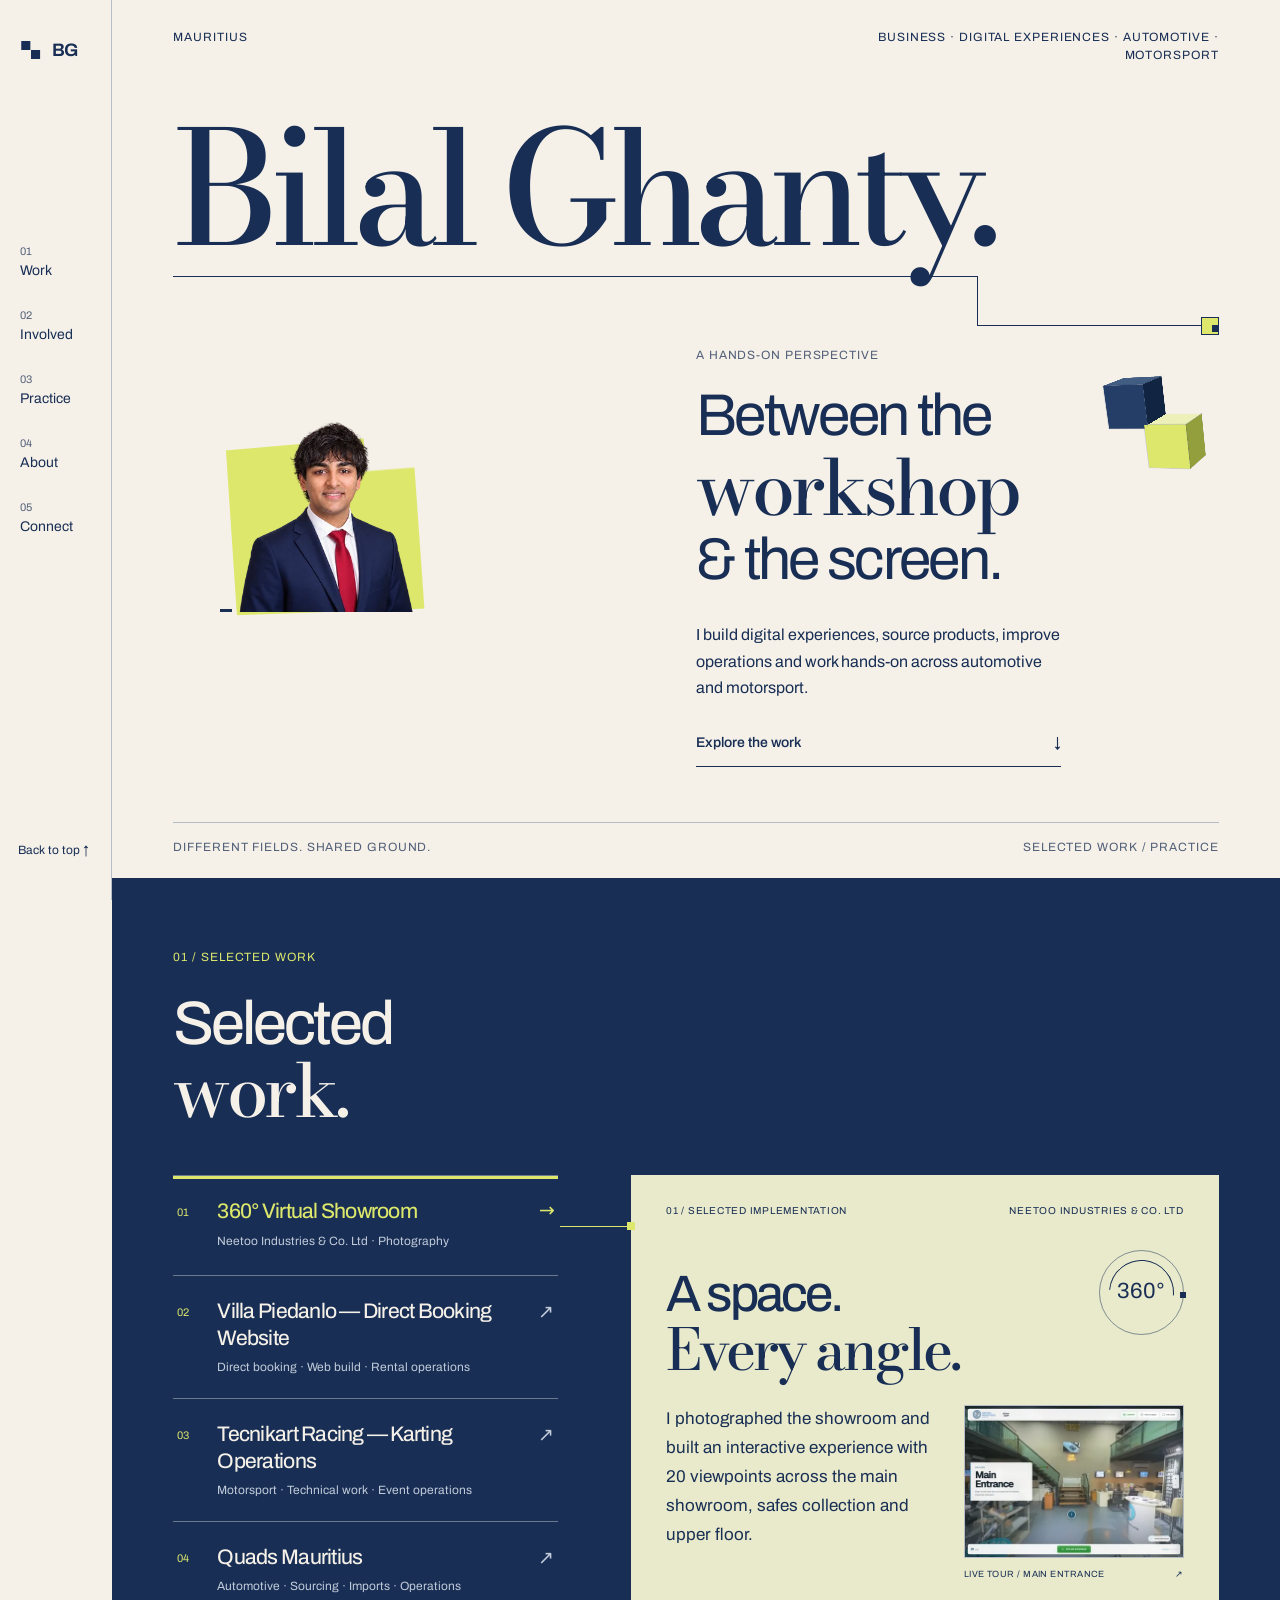
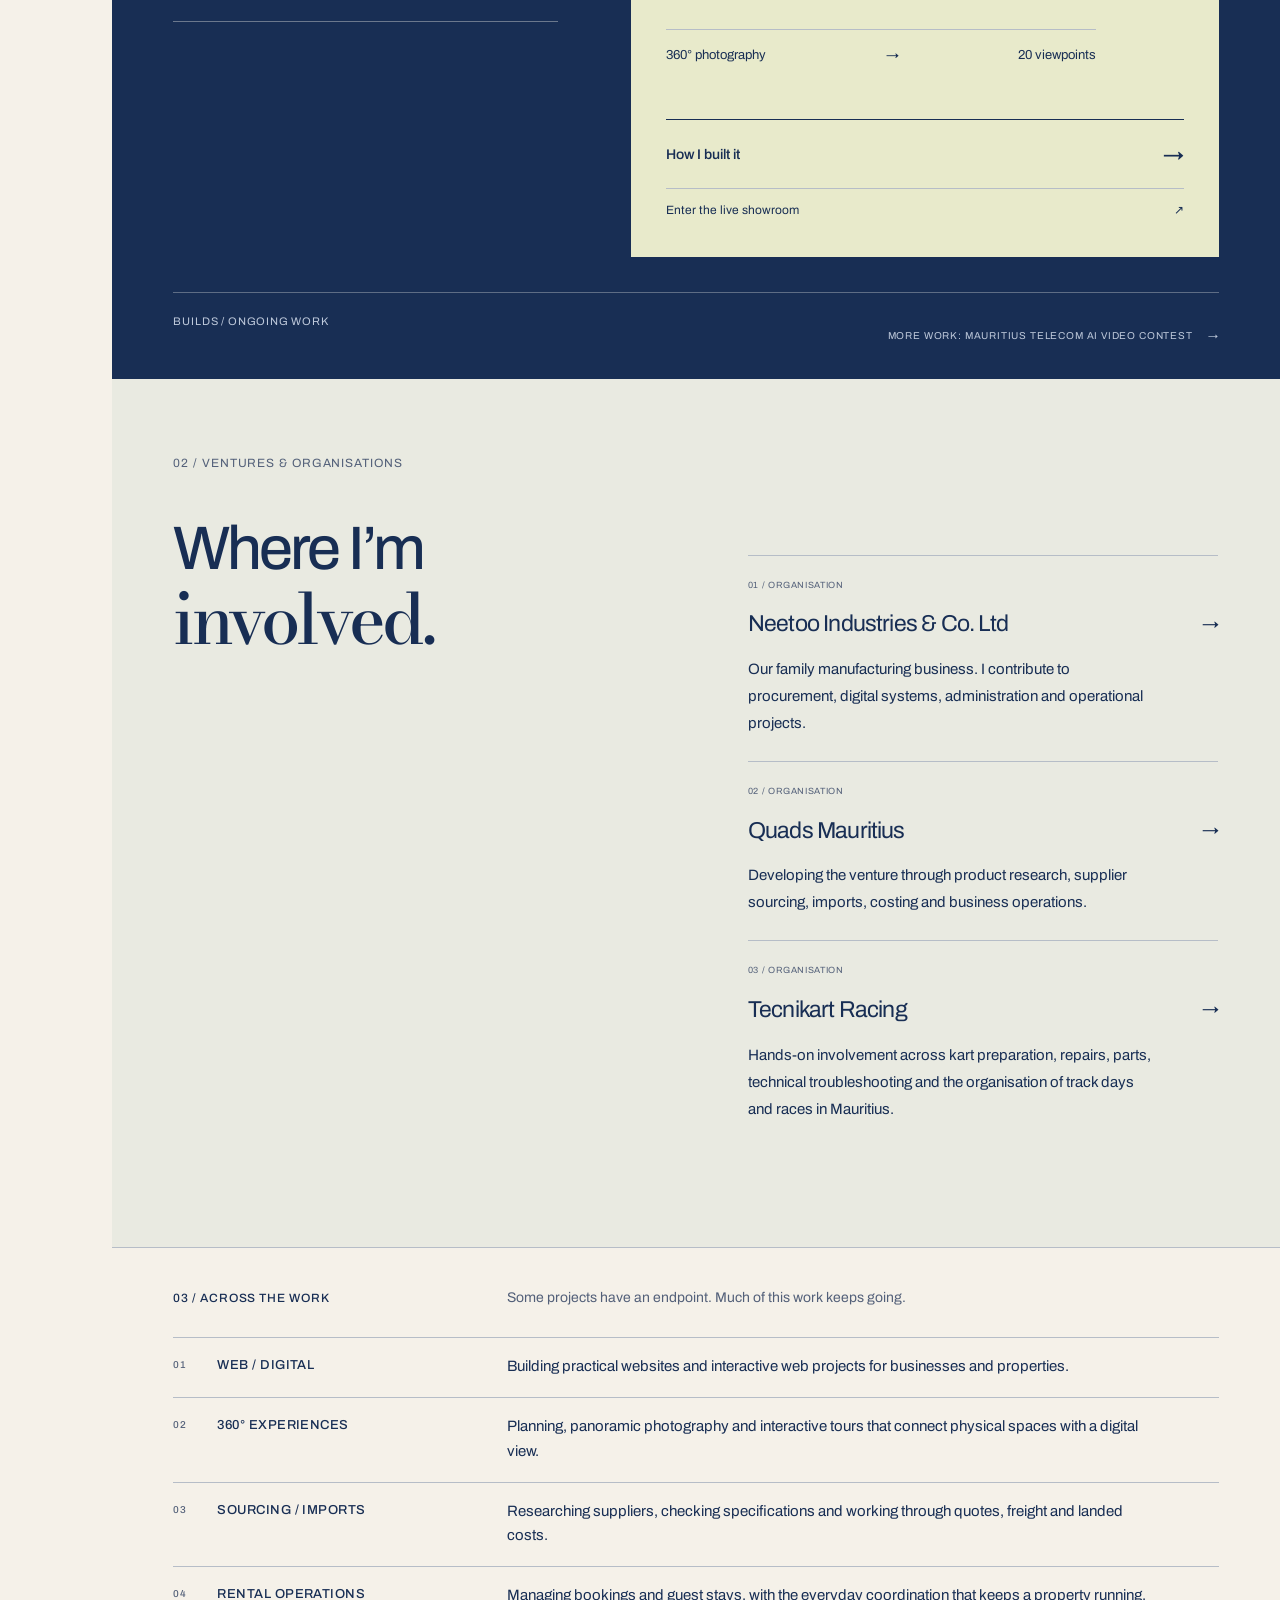
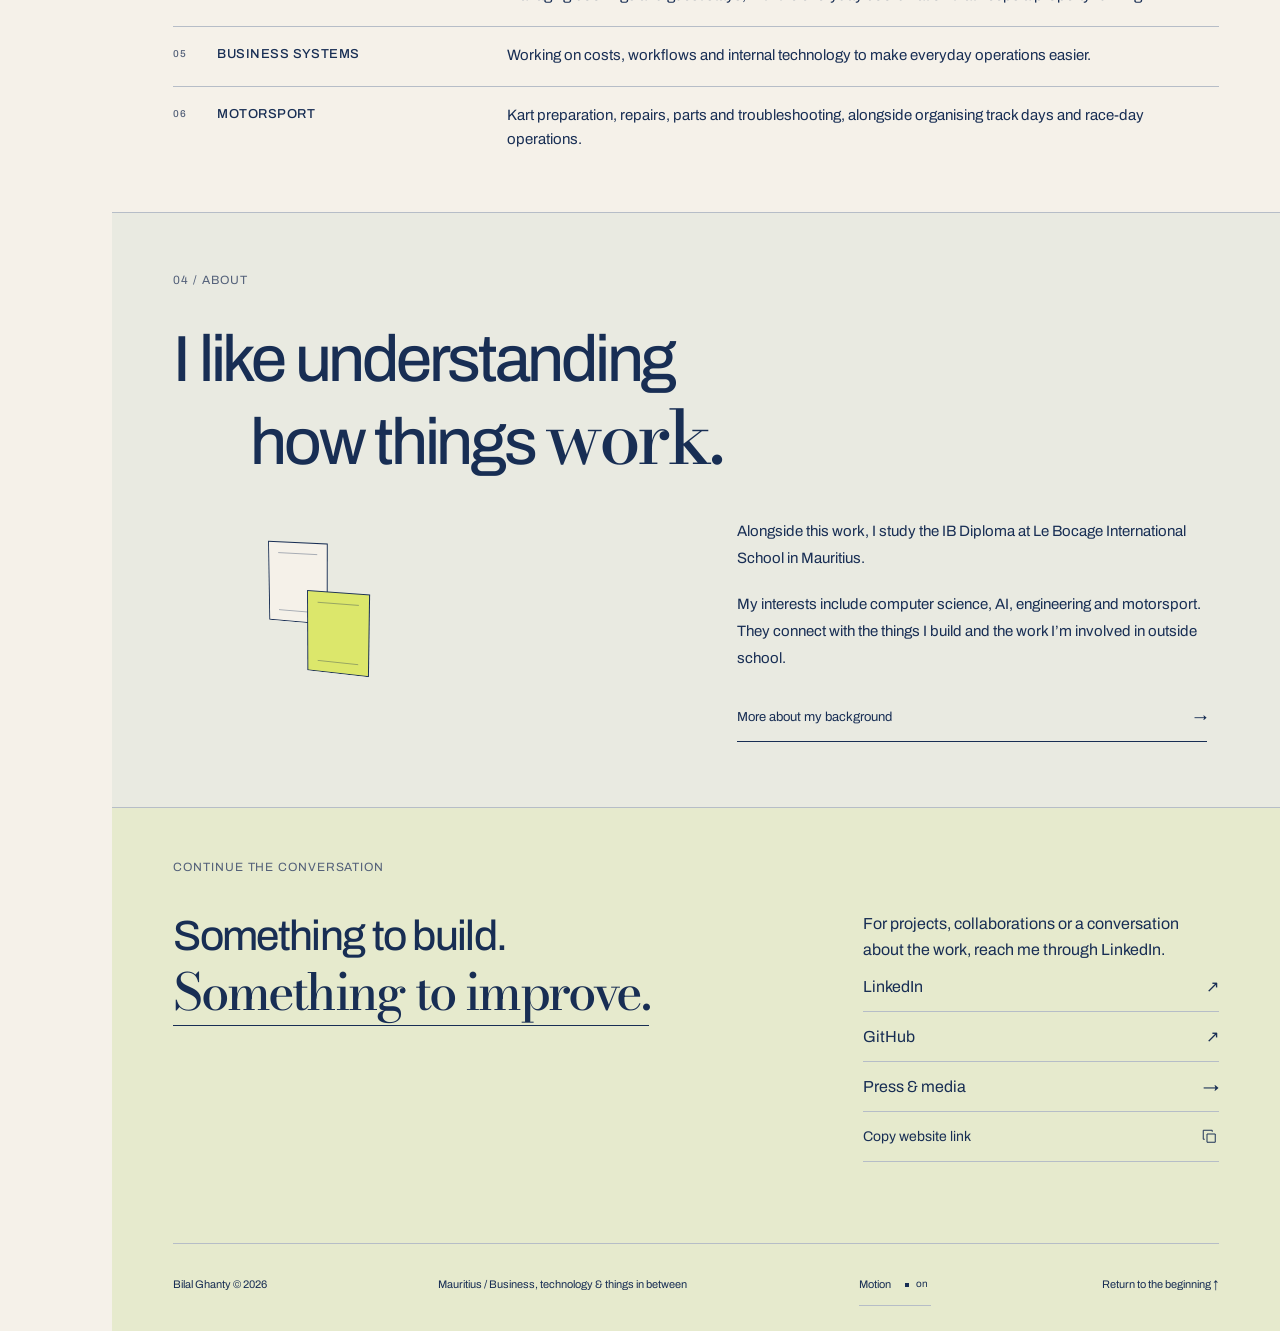
==== index.html @ a5b57200 "Match homepage navigation to all five sections Use 01 Work, 02 Involved, 03 Practice, 04 About and 0" ====
<!DOCTYPE html>

<html lang="en">
<head>
<meta charset="utf-8"/>
<meta content="width=device-width, initial-scale=1.0" name="viewport"/>
<title>Bilal Ghanty | Digital Experiences, Business &amp; Motorsport</title>
<meta content="Bilal Ghanty builds digital experiences, sources products, improves operations and works hands-on across automotive and motorsport in Mauritius." name="description"/>
<meta content="Bilal Ghanty" name="author"/>
<meta content="index, follow" name="robots"/>
<link href="https://bilalghanty.github.io/" rel="canonical"/>
<meta content="profile" property="og:type"/>
<meta content="Bilal Ghanty" property="og:title"/>
<meta content="Bilal Ghanty builds digital experiences, sources products, improves operations and works hands-on across automotive and motorsport in Mauritius." property="og:description"/>
<meta content="https://bilalghanty.github.io/" property="og:url"/>
<meta content="https://bilalghanty.github.io/bilal-ghanty.jpeg" property="og:image"/>
<script type="application/ld+json">
{
  "@context": "https://schema.org",
  "@type": "ProfilePage",
  "mainEntity": {
    "@type": "Person",
    "@id": "https://bilalghanty.github.io/#bilal",
    "name": "Bilal Ghanty",
    "url": "https://bilalghanty.github.io/",
    "image": "https://bilalghanty.github.io/bilal-ghanty.jpeg",
    "description": "Bilal Ghanty builds digital experiences, sources products, improves operations and works hands-on across automotive and motorsport in Mauritius.",
    "sameAs": [
      "https://www.linkedin.com/in/bilalghanty/",
      "https://github.com/bilalghanty"
    ],
    "knowsAbout": [
      "Technology",
      "Engineering",
      "Computer Science",
      "Artificial Intelligence",
      "Business",
      "Manufacturing",
      "Motorsport"
    ]
  }
}
</script>
<meta content="#f5f1e9" name="theme-color"/><link href="/assets/favicon.svg" rel="icon" type="image/svg+xml"/><link as="font" crossorigin="" href="/assets/archivo.woff2" rel="preload" type="font/woff2"/><link href="/assets/site.css" rel="stylesheet"/><link as="font" crossorigin="" href="/assets/bodoni.woff2" rel="preload" type="font/woff2"/><script defer="" src="/assets/site.js"></script></head>
<body class="home" id="top"><a class="skip" href="#main">Skip to content</a><div aria-hidden="true" class="reading-progress"><span></span></div><header class="rail"><a aria-label="Bilal Ghanty home" class="brand" href="/"><svg aria-hidden="true" viewbox="0 0 40 40"><path d="M5 6h14v14h15v14H20V20H5Z"></path></svg><span>BG</span></a><nav aria-label="Main navigation"><a data-section="projects" href="/#projects"><span>01</span>Work</a><a data-section="organisations" href="/#organisations"><span>02</span>Involved</a><a data-section="practice" href="/#practice"><span>03</span>Practice</a><a data-section="about" href="/#about"><span>04</span>About</a><a data-section="contact" href="/#contact"><span>05</span>Connect</a></nav>
<a class="rail-bottom" href="#top">Back to top ↑</a></header>
<div class="page"><main id="main" tabindex="-1"><section aria-labelledby="name" class="cover"><div class="cover-meta eyebrow"><span>MAURITIUS</span><span>BUSINESS · DIGITAL EXPERIENCES · AUTOMOTIVE · MOTORSPORT</span></div>
<h1 id="name">Bilal Ghanty<span aria-hidden="true" class="name-stop">.</span></h1>
<div aria-hidden="true" class="cross-rule"><span></span></div>
<div class="cover-body"><div class="identity"><figure class="portrait portrait-cutout"><div class="portrait-frame"><img alt="Portrait of Bilal Ghanty in a navy suit and red tie" fetchpriority="high" height="640" sizes="(max-width: 360px) 86px, (max-width: 700px) 105px, (max-width: 1000px) 165px, 230px" src="/assets/portrait-cutout-640.webp" srcset="/assets/portrait-cutout-320.webp 320w, /assets/portrait-cutout-640.webp 640w" width="640"/></div>
</figure>
</div>
<div class="cover-thought"><div aria-hidden="true" class="depth-mark"><div class="mark-camera"><div class="mark-orbit"><div class="mark-block mark-physical"><i class="face face-front"></i><i class="face face-back"></i><i class="face face-right"></i><i class="face face-left"></i><i class="face face-top"></i><i class="face face-bottom"></i></div><div class="mark-block mark-digital"><i class="face face-front"></i><i class="face face-back"></i><i class="face face-right"></i><i class="face face-left"></i><i class="face face-top"></i><i class="face face-bottom"></i></div></div></div></div><span class="eyebrow">A HANDS-ON PERSPECTIVE</span><p>Between the<br/><span class="serif">workshop</span><br/>&amp; the screen<span class="small-stop">.</span></p>
<div class="cover-foot"><p>I build digital experiences, source products, improve operations and work hands-on across automotive and motorsport.</p>
<a class="line-link" href="#projects">Explore the work <span aria-hidden="true">↓</span></a></div>
</div>
</div>
<div class="cover-bottom eyebrow"><span>Different fields. Shared ground.</span><span>SELECTED WORK / PRACTICE</span></div>
</section>
<section aria-labelledby="work-title" class="projects" id="projects"><span aria-hidden="true" id="connection"><span id="connection-title"></span></span><div class="work-intro"><div><span class="eyebrow">01 / SELECTED WORK</span><h2 class="scroll-arrive" id="work-title">Selected<br/><span class="serif">work.</span></h2></div></div>
<div class="project-explorer" data-explorer=""><div aria-label="Choose selected work" class="project-index"><a class="project-choice" data-project="showroom" href="#project-showroom" id="choice-showroom"><span class="choice-number">01</span><span class="choice-copy"><strong>360° Virtual Showroom</strong><small>Neetoo Industries &amp; Co. Ltd · Photography</small></span><span aria-hidden="true" class="choice-end">↗</span></a><a class="project-choice" data-project="beach" href="#project-beach" id="choice-beach"><span class="choice-number">02</span><span class="choice-copy"><strong>Villa Piedanlo — Direct Booking Website</strong><small>Direct booking · Web build · Rental operations</small></span><span aria-hidden="true" class="choice-end">↗</span></a><a class="project-choice" data-project="karting" href="#project-karting" id="choice-karting"><span class="choice-number">03</span><span class="choice-copy"><strong>Tecnikart Racing — Karting Operations</strong><small>Motorsport · Technical work · Event operations</small></span><span aria-hidden="true" class="choice-end">↗</span></a><a class="project-choice" data-project="quads" href="#project-quads" id="choice-quads"><span class="choice-number">04</span><span class="choice-copy"><strong>Quads Mauritius</strong><small>Automotive · Sourcing · Imports · Operations</small></span><span aria-hidden="true" class="choice-end">↗</span></a></div><div class="project-stage"><article aria-labelledby="title-showroom" class="project-panel panel-showroom" data-panel="showroom" id="project-showroom" tabindex="-1">
<div class="panel-meta eyebrow"><span>01 / SELECTED IMPLEMENTATION</span><span>NEETOO INDUSTRIES &amp; CO. LTD</span></div>
<div class="showroom-lockup"><div aria-hidden="true" class="panel-aperture"><span>360°</span><i></i></div><h3 id="title-showroom">A space.<br/><span class="serif">Every angle.</span></h3></div><div class="project-evidence"><p class="panel-description">I photographed the showroom and built an interactive experience with 20 viewpoints across the main showroom, safes collection and upper floor.</p><figure class="work-capture"><a aria-label="Open the live virtual showroom for Neetoo Industries &amp; Co. Ltd" class="work-capture-link" href="https://neetoo-virtual-showroom.bilal-2601.chatgpt.site"><img alt="Actual Neetoo Industries &amp; Co. Ltd virtual showroom interface, showing the main entrance and 360° navigation controls" decoding="async" height="611" loading="lazy" sizes="(max-width: 700px) 220px, (max-width: 1000px) 200px, 220px" src="/assets/showroom-live-440.webp" srcset="/assets/showroom-live-440.webp 440w, /assets/showroom-live-880.webp 880w" width="880"/></a><figcaption>LIVE TOUR / MAIN ENTRANCE <span aria-hidden="true">↗</span></figcaption></figure></div>
<div class="panel-note"><span>360° photography</span><span aria-hidden="true">→</span><span>20 viewpoints</span></div>
<a class="project-read" href="/360-virtual-showroom.html">How I built it <span aria-hidden="true">→</span></a>
<a class="tour-text-link" href="https://neetoo-virtual-showroom.bilal-2601.chatgpt.site">Enter the live showroom <span aria-hidden="true">↗</span></a></article><article aria-labelledby="title-beach" class="project-panel panel-neetoo" data-panel="beach" id="project-beach" tabindex="-1"><div class="panel-meta eyebrow"><span>02 / WEB &amp; DIGITAL</span><span>VILLA PIEDANLO</span></div><h3 id="title-beach">Villa<br/><span class="serif">Piedanlo.</span><br/><span class="feature-subtitle">Direct Booking Website</span></h3><p class="panel-description">I built the direct-booking website for Villa Piedanlo and have ongoing involvement in its rental operations, from bookings to managing guest stays.</p><div class="panel-note"><span>Direct booking · Web build</span><span>Rental operations</span></div></article><article aria-labelledby="title-karting" class="project-panel panel-quads" data-panel="karting" id="project-karting" tabindex="-1"><div class="panel-meta eyebrow"><span>03 / MOTORSPORT</span><span>TECNIKART RACING / MAURITIUS</span></div><h3 id="title-karting">Tecnikart<br/><span class="serif">Racing.</span><br/><span class="feature-subtitle">Karting Operations</span></h3><p class="panel-description">I work across kart preparation, maintenance and troubleshooting, alongside race-day operations and the organisation of regular track days and races in Mauritius.</p><details><summary class="project-read">Explore karting &amp; Tecnikart Racing <span aria-hidden="true">→</span></summary><div><p>My involvement ranges from working on the karts themselves to parts, tyres, planning, administration and helping run events.</p></div></details></article><article aria-labelledby="title-quads" class="project-panel panel-quads" data-panel="quads" id="project-quads" tabindex="-1">
<div class="panel-meta eyebrow"><span>04 / AUTOMOTIVE &amp; OPERATIONS</span><span>MAURITIUS</span></div>
<h3 id="title-quads">Quads<br/><span class="serif">Mauritius.</span></h3>
<div aria-hidden="true" class="panel-route"><span></span></div>
<p class="panel-description">Building the venture through product research, international supplier sourcing, costing, logistics and day-to-day business decisions.</p>
<a class="project-read" href="/projects/quads-mauritius.html">Explore Quads Mauritius <span aria-hidden="true">→</span></a>
</article></div></div>
<div class="work-end eyebrow"><span>BUILDS / ONGOING WORK</span><a href="/projects/mauritius-telecom-ai-video-contest.html" id="project-ai">More work: Mauritius Telecom AI Video Contest <span aria-hidden="true">→</span></a></div></section><div id="after-connection" tabindex="-1"></div>
<section aria-labelledby="organisations-title" class="background" id="organisations">
<div class="eyebrow">02 / VENTURES &amp; ORGANISATIONS</div><div class="background-grid"><div class="background-title"><h2 class="scroll-arrive" id="organisations-title">Where I’m<br/><span class="serif">involved.</span></h2></div>
<div class="background-copy"><div class="work-reality"><dl><div class="reality-row scroll-arrive" id="project-neetoo"><dt><span>01 / ORGANISATION</span><a href="/projects/neetoo-industries.html">Neetoo Industries &amp; Co. Ltd <span aria-hidden="true">→</span></a></dt><dd>Our family manufacturing business. I contribute to procurement, digital systems, administration and operational projects.</dd></div><div class="reality-row scroll-arrive" id="organisation-quads"><dt><span>02 / ORGANISATION</span><a href="/projects/quads-mauritius.html">Quads Mauritius <span aria-hidden="true">→</span></a></dt><dd>Developing the venture through product research, supplier sourcing, imports, costing and business operations.</dd></div><div class="reality-row scroll-arrive" id="organisation-tecnikart"><dt><span>03 / ORGANISATION</span><a href="#project-karting">Tecnikart Racing <span aria-hidden="true">→</span></a></dt><dd>Hands-on involvement across kart preparation, repairs, parts, technical troubleshooting and the organisation of track days and races in Mauritius.</dd></div></dl></div></div></div></section><section aria-labelledby="practice-title" class="background working-index" id="practice"><header class="working-index-head"><h2 id="practice-title">03 / ACROSS THE WORK</h2><p id="experience"><span aria-hidden="true" id="experience-title"></span>Some projects have an endpoint. Much of this work keeps going.</p></header>
<dl class="working-ledger">
<div class="working-row"><dt><span aria-hidden="true" class="working-number">01</span>WEB / DIGITAL</dt><dd>Building practical websites and interactive web projects for businesses and properties.</dd></div>
<div class="working-row"><dt><span aria-hidden="true" class="working-number">02</span>360° EXPERIENCES</dt><dd>Planning, panoramic photography and interactive tours that connect physical spaces with a digital view.</dd></div>
<div class="working-row"><dt><span aria-hidden="true" class="working-number">03</span>SOURCING / IMPORTS</dt><dd>Researching suppliers, checking specifications and working through quotes, freight and landed costs.</dd></div>
<div class="working-row"><dt><span aria-hidden="true" class="working-number">04</span>RENTAL OPERATIONS</dt><dd>Managing bookings and guest stays, with the everyday coordination that keeps a property running.</dd></div>
<div class="working-row"><dt><span aria-hidden="true" class="working-number">05</span>BUSINESS SYSTEMS</dt><dd>Working on costs, workflows and internal technology to make everyday operations easier.</dd></div>
<div class="working-row"><dt><span aria-hidden="true" class="working-number">06</span>MOTORSPORT</dt><dd>Kart preparation, repairs, parts and troubleshooting, alongside organising track days and race-day operations.</dd></div>
</dl></section><section aria-labelledby="about-title" class="background personal-close" id="about"><div class="eyebrow">04 / ABOUT</div><h2 class="about-statement scroll-arrive" id="about-title">I like understanding
<span class="about-continuation">how things <span class="serif">work.</span></span></h2><div class="about-foot"><div aria-hidden="true" class="practice-object"><div class="practice-orbit"><i class="practice-plane plane-one"></i><i class="practice-plane plane-two"></i></div></div><div class="about-bio"><p>Alongside this work, I study the IB Diploma at Le Bocage International School in Mauritius.</p><p>My interests include computer science, AI, engineering and motorsport. They connect with the things I build and the work I’m involved in outside school.</p><a class="line-link" href="/press.html#biography">More about my background <span aria-hidden="true">→</span></a></div></div></section>
</main>
<footer class="contact" id="contact"><div class="eyebrow">CONTINUE THE CONVERSATION</div>
<div class="contact-grid scroll-arrive"><h2>Something to build.<br/><span class="serif">Something to improve.</span></h2>
<div class="socials"><p class="contact-intro">For projects, collaborations or a conversation about the work, reach me through LinkedIn.</p><a href="https://www.linkedin.com/in/bilalghanty/">LinkedIn <span aria-hidden="true">↗</span></a><a href="https://github.com/bilalghanty">GitHub <span aria-hidden="true">↗</span></a><a href="/press.html" id="press">Press &amp; media <span aria-hidden="true">→</span></a><button class="copy-link" hidden="">Copy website link <span aria-hidden="true"><svg fill="none" height="18" stroke="currentColor" stroke-width="1.3" viewbox="0 0 24 24" width="18"><path d="M8 8h11v11H8Z M5 15H3V3h12v2"></path></svg></span></button><p class="share-status" role="status"></p></div>
</div>
<div class="colophon"><span>Bilal Ghanty © 2026</span><span>Mauritius / Business, technology &amp; things in between</span><button aria-label="Page animations" aria-pressed="true" class="motion-control" hidden="">Motion <span>on</span></button><a href="#top">Return to the beginning ↑</a></div>
</footer>
</div>
</body></html>
---- assets/site.css ----
@font-face{font-family:Archivo;src:url(archivo.woff2) format('woff2');font-weight:100 900;font-display:swap}
@font-face{font-family:Bodoni;src:url(bodoni.woff2) format('woff2');font-weight:500;font-display:swap}
:root{--paper:#f5f1e9;--ink:#182e54;--accent:#dce76b;--muted:#536079;--rule:#b6bdc7;--rail:112px;--gutter:clamp(24px,4.8vw,84px);--display:Bodoni,Georgia,serif;--ease:cubic-bezier(.22,.7,.2,1)}
*{box-sizing:border-box}html{scroll-behavior:smooth;scroll-padding-top:30px}body{margin:0;background:var(--paper);color:var(--ink);font:400 16px/1.6 Archivo,sans-serif;-webkit-font-smoothing:antialiased}h1,h2,h3,p,figure{margin:0}h1,h2,h3{font-weight:450}a{color:inherit;text-decoration:none}button{font:inherit}img{display:block;max-width:100%}p+p{margin-top:1.3em}::selection{background:var(--accent);color:var(--ink)}a:focus-visible,summary:focus-visible,button:focus-visible{outline:3px solid currentColor;outline-offset:6px}.serif{font-family:var(--display);font-weight:500;letter-spacing:-.055em}.eyebrow,figcaption,.colophon{font:400 .75rem/1.5 Archivo,sans-serif;letter-spacing:.075em;text-transform:uppercase}.skip{position:fixed;top:-100px;left:20px;background:var(--accent);color:var(--ink);padding:15px;z-index:30}.skip:focus{top:15px}.page{margin-left:var(--rail)}
/* The contents rail stays useful; the stepped mark connects two equal squares. */
.rail{position:fixed;inset:0 auto 0 0;width:var(--rail);border-right:1px solid var(--rule);padding:28px 18px;display:flex;flex-direction:column;z-index:5;background:var(--paper)}.brand{display:flex;align-items:center;gap:8px;min-height:44px;font-size:18px;font-weight:650;letter-spacing:-.04em}.brand svg{width:26px;height:26px;fill:var(--ink)}.rail nav{margin-top:clamp(80px,18vh,180px);display:flex;flex-direction:column;gap:8px}.rail nav a{position:relative;min-height:56px;display:flex;flex-direction:column;justify-content:center;font-size:14px;line-height:1.5;padding-left:2px}.rail nav a span{font-size:11px;color:var(--muted)}.rail nav a:before{content:'';position:absolute;width:5px;height:5px;left:-12px;top:32px;background:var(--ink);transform:scale(0);transition:transform .18s var(--ease)}.rail nav a:hover:before,.rail nav a[aria-current]:before{transform:scale(1)}.rail nav a[aria-current]{font-weight:600}.rail-bottom{font-size:12px;margin-top:auto;padding:12px 0}.cover{padding:28px var(--gutter) 22px;position:relative}.cover-meta{display:flex;justify-content:space-between;gap:30px}.cover-meta span:last-child{max-width:360px;text-align:right}.cover h1{font:500 clamp(75px,10.4vw,190px)/1.05 var(--display);letter-spacing:-.063em;margin:48px 0 0;white-space:nowrap}.name-stop{color:var(--ink);position:relative}.cross-rule{height:50px;position:relative;margin-top:5px;border-top:1px solid var(--ink);margin-right:23%}.cross-rule:after{content:'';position:absolute;right:0;top:-1px;height:50px;border-right:1px solid var(--ink)}.cross-rule span{position:absolute;right:-29.9%;bottom:0;width:29.9%;border-bottom:1px solid var(--ink)}.cross-rule span:after{content:'';width:9px;height:9px;background:var(--ink);position:absolute;right:0;top:-4px}.cover-body{display:grid;grid-template-columns:1fr 1.25fr;gap:10%;padding:20px 0 70px}.identity{padding-top:26px}.portrait{width:clamp(155px,15vw,230px);margin-left:14%}.portrait-frame{aspect-ratio:4/5;overflow:hidden;background:#c6cbd0}.portrait img{height:100%;width:100%;object-fit:cover;object-position:52% 35%}.portrait figcaption{display:flex;justify-content:space-between;margin-top:10px;font-size:11px;letter-spacing:.06em}.identity>p{font-size:14px;line-height:1.8;margin:35px 0 0 14%;color:var(--muted)}.cover-thought>.eyebrow{display:block;margin-bottom:20px}.cover-thought>p{font-size:clamp(42px,4.6vw,82px);line-height:1.06;letter-spacing:-.045em}.cover-thought>p .serif{font-size:1.3em;line-height:1.06}.small-stop{color:inherit}.cover-foot{margin-top:32px;max-width:365px}.cover-foot>p{font-size:16px;line-height:1.65}.line-link{display:flex;justify-content:space-between;gap:20px;min-height:48px;align-items:center;border-bottom:1px solid;margin-top:18px;font-size:14px}.line-link span{transition:transform .2s var(--ease)}.line-link:hover span{transform:translateY(4px)}.cover-bottom{display:flex;justify-content:space-between;gap:20px;border-top:1px solid var(--rule);padding-top:15px;color:var(--muted)}
/* The project index is an offset spread rather than identical cards. */
.projects{background:var(--ink);color:var(--paper);padding:70px var(--gutter) 25px}.work-intro{display:grid;grid-template-columns:1.2fr 1fr;gap:12%;align-items:end;margin-bottom:75px}.work-intro .eyebrow{color:var(--accent)}.work-intro h2{font-size:clamp(48px,5.1vw,86px);line-height:.98;letter-spacing:-.05em;margin-top:25px}.work-intro h2 .serif{font-size:1.2em}.work-intro>p{font-size:16px;line-height:1.9;max-width:340px;padding-bottom:8px}.connections{display:grid;grid-template-columns:1.15fr 1fr;gap:0 8%;position:relative}.entry{display:block;position:relative;min-width:0;padding:23px 0 35px;border-top:1px solid #f4f5ef80}.entry-top{display:flex;justify-content:space-between;gap:20px;align-items:start;font-size:12px;color:var(--accent)}.entry h3{font-size:clamp(38px,4.2vw,68px);line-height:1.06;letter-spacing:-.045em;transition:transform .3s var(--ease)}.entry h3 .serif{font-size:1.12em}.entry p{font-size:16px;line-height:1.7;max-width:330px}.entry .open-label{font-size:12px;white-space:nowrap}.entry .open-label span{display:inline-block;transition:transform .2s var(--ease)}.entry:hover .open-label span{transform:translate(3px,-3px)}.entry:hover h3{transform:translateX(5px)}.entry:after{content:'';position:absolute;top:-2px;left:0;height:3px;width:35px;background:var(--accent);transition:width .3s var(--ease)}.entry:hover:after,.entry:focus-visible:after{width:100%}.entry:focus-visible{outline-color:var(--accent)}.entry-industrial{padding-top:23px;align-self:start}.entry-industrial h3{margin:47px 0 30px;font-size:clamp(54px,6vw,97px)}.entry-industrial .serif{font-size:1em}.entry-bottom{display:flex;justify-content:space-between;gap:25px;align-items:end}.entry-note{max-width:100px;text-align:right;font-size:11px;opacity:.7}.entry-showroom{margin-top:160px;border-left:1px solid #f4f5ef80;padding-left:30px}.entry-showroom:before{content:'';position:absolute;left:-19%;top:-161px;width:19%;height:160px;border-top:1px solid var(--accent);border-right:1px solid var(--accent)}.aperture{position:relative;width:130px;aspect-ratio:1;margin:35px 0 30px;border:1px solid #f4f5ef70;border-radius:50%;display:grid;place-items:center}.aperture span{font-size:28px;letter-spacing:-.04em}.aperture:before{content:'';position:absolute;inset:12px;border-top:1px solid var(--accent);border-right:1px solid var(--accent);border-radius:50%;transform:rotate(-45deg);transition:transform .5s var(--ease)}.entry-showroom:hover .aperture:before{transform:rotate(45deg)}.aperture i{position:absolute;width:6px;height:6px;background:var(--accent);right:-3px;top:50%}.entry-showroom h3{font-size:clamp(30px,3.1vw,51px);margin-bottom:24px}.entry-showroom>.open-label{display:block;margin-top:24px}.entry-quads{grid-column:1/-1;margin-top:60px;padding-bottom:60px;display:grid;grid-template-columns:1.2fr 1fr;column-gap:15%}.entry-quads .entry-top{grid-column:1/-1;margin-bottom:35px}.entry-quads h3{font-size:clamp(58px,6.6vw,108px)}.entry-quads .entry-bottom{display:block;align-self:center}.entry-quads .entry-bottom>.open-label{display:block;margin-top:28px}.route-line{grid-column:1/-1;height:55px;margin-top:38px;border-bottom:1px solid var(--accent);width:68%;position:relative}.route-line:after{content:'';position:absolute;height:55px;right:0;bottom:-1px;border-right:1px solid var(--accent)}.route-line span{position:absolute;bottom:54px;right:-47%;width:47%;border-bottom:1px solid var(--accent)}.entry-ai{grid-column:2;margin-top:15px;padding-bottom:70px}.entry-ai h3{font-size:clamp(34px,3.6vw,58px);margin:35px 0 24px}.entry-ai>.open-label{display:block;margin-top:30px}.work-end{display:flex;justify-content:space-between;gap:25px;padding-top:20px;border-top:1px solid #f4f5ef50;font-size:11px;color:#bdc8da}.background{padding:75px var(--gutter) 100px}.background>.eyebrow{color:var(--muted)}.background-grid{display:grid;grid-template-columns:1.2fr 1fr;gap:12%;margin-top:65px}.background h2{font-size:clamp(44px,4.8vw,78px);line-height:1.05;letter-spacing:-.05em}.background h2 .serif{font-size:1.14em}.margin-label{margin-top:75px;padding-left:25px;border-left:1px solid;position:relative;color:var(--muted)}.margin-label:before{content:'';width:7px;height:7px;background:var(--ink);position:absolute;left:-4px;top:6px}.background-copy{max-width:470px;font-size:16px;line-height:1.8}.lead{font-size:23px;line-height:1.5;letter-spacing:-.02em}.background details{margin-top:35px;border-top:1px solid var(--rule);border-bottom:1px solid var(--rule)}summary{cursor:pointer;list-style:none;display:flex;justify-content:space-between;gap:20px;align-items:center;min-height:65px;font-size:15px}summary::-webkit-details-marker{display:none}summary span{font-size:25px;transition:transform .2s}details[open] summary span{transform:rotate(45deg)}details>div{padding:5px 0 24px;font-size:15px}.press-note{margin:0 var(--gutter);padding:35px 0 45px;border-top:1px solid var(--ink);display:grid;grid-template-columns:1fr 2fr;gap:20px 12%}.press-note>a{font-size:clamp(30px,3.4vw,55px);line-height:1.15;letter-spacing:-.035em;position:relative;padding-right:50px}.press-arrow{position:absolute;right:0;top:0;transition:transform .2s}.press-note>a:hover .press-arrow{transform:translate(4px,-4px)}.press-note>p{grid-column:2;font-size:14px;line-height:1.8;color:var(--muted)}.contact{padding:50px var(--gutter) 25px;background:#e6eacd;border-top:1px solid var(--rule)}.contact .eyebrow{color:var(--muted)}.contact-grid{display:grid;grid-template-columns:1.5fr 1fr;gap:15%;margin-top:35px}.contact h2{font-size:clamp(31px,3.3vw,54px);line-height:1.2;letter-spacing:-.04em}.contact h2 .serif{font-size:1.2em}.socials{display:flex;flex-direction:column}.socials a{display:flex;justify-content:space-between;gap:20px;min-height:50px;align-items:center;border-bottom:1px solid var(--rule);font-size:16px}.socials a span{transition:transform .2s}.socials a:hover span{transform:translate(3px,-3px)}.colophon{display:flex;justify-content:space-between;gap:25px;align-items:center;margin-top:50px;border-top:1px solid var(--rule);padding-top:18px;font-size:11px;text-transform:none;letter-spacing:0}.colophon a{min-height:44px;display:flex;align-items:center}
@view-transition{navigation:auto}::view-transition-old(root){animation:exit .12s ease both}::view-transition-new(root){animation:enter .2s ease both}@keyframes exit{to{opacity:0}}@keyframes enter{from{opacity:0;transform:translateY(4px)}to{opacity:1;transform:none}}
@media(min-width:1700px){.cover h1{font-size:10.7vw}.cover-body{padding-bottom:100px}}
@media(max-width:1000px){:root{--rail:90px;--gutter:30px}.rail{padding:20px 12px}.rail nav a:before{left:-7px}.brand{gap:4px}.brand svg{width:22px}.cover-meta{font-size:11px}.cover h1{font-size:10vw}.cover-body{gap:8%;grid-template-columns:1fr 1.4fr}.portrait{margin-left:0;width:165px}.identity>p{margin-left:0;font-size:13px}.entry-top{flex-wrap:wrap;font-size:11px}.entry-industrial .open-label{display:none}.connections{gap:0 6%}.entry-showroom{padding-left:20px}.entry p{font-size:15px}.entry-bottom{display:block}.entry-note{display:block;text-align:left;margin-top:20px}.background-grid{gap:8%}.background h2{font-size:4.9vw}.lead{font-size:21px}.contact-grid{gap:8%}}
@media(max-width:700px){:root{--rail:0px;--gutter:22px}.page{margin:0}.rail{position:relative;inset:auto;width:auto;flex-direction:row;align-items:center;justify-content:space-between;gap:22px;padding:14px 22px;border-right:0;border-bottom:1px solid var(--rule)}.brand{font-size:17px}.brand svg{width:24px}.rail nav{flex-direction:row;margin:0;gap:17px}.rail nav a{min-height:44px;font-size:13px;padding:0}.rail nav a span{font-size:10px}.rail nav a:before{left:0;top:auto;bottom:-7px;width:100%;height:2px}.rail-bottom{display:none}.cover{padding-top:22px}.cover-meta{font-size:10px;gap:15px;line-height:1.6}.cover-meta span:first-child{max-width:95px}.cover-meta span:last-child{max-width:200px}.cover h1{font-size:12.5vw;line-height:1.15;letter-spacing:-.06em;margin-top:35px}.cross-rule{height:30px;margin-right:25%;margin-top:15px}.cross-rule:after{height:30px}.cross-rule span{right:-33.33%;width:33.33%}.cover-body{display:grid;grid-template-columns:105px 1fr;gap:22px;padding-top:18px;padding-bottom:35px;align-items:start}.identity{padding-top:23px}.portrait{width:105px;margin:0}.portrait-frame{aspect-ratio:3/4}.portrait figcaption{font-size:9px;margin-top:8px;letter-spacing:0}.identity>p{font-size:11px;line-height:1.7;margin:20px 0 0}.cover-thought>.eyebrow{font-size:10px;letter-spacing:.055em;margin-bottom:15px}.cover-thought>p{font-size:clamp(26px,6.7vw,45px);line-height:1.13;letter-spacing:-.05em}.cover-thought>p .serif{font-size:1.22em}.cover-foot{margin-top:23px}.cover-foot>p{font-size:14px;line-height:1.65}.line-link{font-size:12px;margin-top:15px;gap:10px}.cover-bottom{font-size:10px;letter-spacing:0;gap:15px}.projects{padding-top:45px}.work-intro{grid-template-columns:1fr;gap:25px;margin-bottom:45px}.work-intro h2{font-size:48px;margin-top:22px}.work-intro>p{font-size:14px;padding:0;margin-left:22%;max-width:250px}.connections{grid-template-columns:1fr;gap:0}.entry{padding:20px 0 30px}.entry-top{font-size:10px;flex-wrap:nowrap}.entry h3{transform:none!important}.entry p{font-size:15px}.entry-industrial h3{font-size:56px;margin:35px 0 22px}.entry-industrial .open-label{display:block;font-size:10px}.entry-industrial .entry-bottom{display:flex;gap:20px}.entry-industrial .entry-note{font-size:9px;max-width:80px;text-align:right;align-self:end}.entry-showroom{grid-column:1;margin:65px 0 0 17%;padding-left:20px}.entry-showroom:before{top:-66px;height:65px;left:-20.5%;width:20.5%}.aperture{width:85px;margin:25px 0}.aperture span{font-size:20px}.entry-showroom h3{font-size:31px}.entry-showroom .open-label{font-size:11px}.entry-quads{display:block;grid-column:1;margin-top:50px;padding-bottom:35px}.entry-quads .entry-top{margin-bottom:25px}.entry-quads h3{font-size:57px}.entry-quads .entry-bottom{margin-top:25px;margin-left:12%}.entry-quads .entry-bottom>.open-label{font-size:11px}.route-line{height:35px;margin-top:30px}.route-line:after{height:35px}.route-line span{bottom:34px}.entry-ai{grid-column:1;margin:30px 0 0 17%;padding-bottom:40px}.entry-ai h3{font-size:33px;margin-top:25px}.entry-ai>.open-label{font-size:11px}.work-end{font-size:9px;letter-spacing:.03em}.work-end span:first-child{max-width:200px}.background{padding-top:45px;padding-bottom:55px}.background>.eyebrow{font-size:10px}.background-grid{grid-template-columns:1fr;gap:35px;margin-top:35px}.background h2{font-size:45px}.margin-label{display:none}.background-copy{margin-left:12%;font-size:15px}.lead{font-size:21px}.background details{margin-top:25px}.press-note{grid-template-columns:1fr;gap:25px;padding-top:30px;padding-bottom:35px}.press-note>.eyebrow{font-size:10px}.press-note>a{font-size:32px;margin-left:12%}.press-note>p{grid-column:1;margin-left:12%;font-size:13px}.contact{padding-top:35px}.contact>.eyebrow{font-size:10px}.contact-grid{grid-template-columns:1fr;gap:25px;margin-top:25px}.contact h2{font-size:32px}.socials{margin-left:12%}.socials a{font-size:15px}.colophon{flex-wrap:wrap;font-size:10px;gap:15px;margin-top:35px}.colophon span:nth-child(2){max-width:165px}.colophon a{width:100%;border-top:1px solid var(--rule)}}
@media(max-width:360px){.rail{padding-left:16px;padding-right:16px;gap:10px}.rail nav{gap:12px}.rail nav a{font-size:12px}:root{--gutter:18px}.cover-body{grid-template-columns:86px 1fr;gap:17px}.portrait{width:86px}.cover-thought>p{font-size:25px}.cover-foot>p{font-size:13px}.identity>p{font-size:10px}.line-link{font-size:11px}.cover-thought>.eyebrow{font-size:9px}.entry-industrial h3{font-size:50px}}
@media(prefers-reduced-motion:reduce){html{scroll-behavior:auto}*,*:before,*:after{animation:none!important;transition:none!important}::view-transition-group(*),::view-transition-old(*),::view-transition-new(*){animation:none!important}}
/* Review 02: actual project names, a denser operational inset, stronger cover. */
@media(min-width:1001px){.cover h1{font-size:clamp(100px,12.3vw,230px);margin-top:42px}.cover-body{padding-bottom:55px}}
.practice-list{list-style:none;padding:0;margin:28px 0 0;display:grid;grid-template-columns:1fr 1fr;gap:0 25px;max-width:390px;font-size:13px;color:#d3dced}.practice-list li{padding:8px 0;border-top:1px solid #f4f5ef35}.ai-organiser{display:block;margin-top:30px;font-size:12px;color:#bdc8da}.entry-ai h3{margin-top:15px;font-size:clamp(48px,5.5vw,90px)}.entry-ai h3 .serif{font-size:1.14em}.entry-showroom h3{font-size:clamp(35px,3.5vw,58px);font-weight:450}.entry-showroom .aperture{width:100px}.entry-showroom{margin-top:130px}.entry-showroom:before{top:-131px;height:130px}
@media(max-width:700px){.practice-list{font-size:12px;gap:0 15px;margin-top:25px}.entry-showroom{margin-top:55px}.entry-showroom:before{top:-56px;height:55px}.entry-showroom h3{font-size:33px}.entry-showroom .aperture{width:85px}.entry-ai h3{font-size:52px}.ai-organiser{font-size:11px;margin-top:25px}.cover h1{font-size:13.7vw}.identity>p{font-size:12px}.portrait figcaption{font-size:10px}}
/* Shared feature grammar. Each story uses a different reading rhythm. */
.feature{padding:35px var(--gutter) 75px}.feature-meta{display:flex;justify-content:space-between;gap:25px}.feature-meta a{min-height:44px;display:flex;align-items:flex-start}.feature-meta a:hover{text-decoration:underline;text-underline-offset:5px}.feature-cover{border-bottom:1px solid var(--ink);padding-bottom:55px}.feature-cover h1{font-size:clamp(72px,8vw,145px);letter-spacing:-.055em;line-height:.98;margin:45px 0}.feature-cover h1>.serif{font-size:1.28em}.feature-subtitle{font-size:.5em;letter-spacing:-.04em}.feature-cover-bottom{display:grid;grid-template-columns:1fr 1.6fr;gap:12%;align-items:start}.feature-cover-bottom>p{font-size:clamp(18px,1.6vw,25px);line-height:1.6;max-width:620px}.feature-cover-bottom>.eyebrow{padding-top:6px;color:var(--muted);line-height:1.8}.feature-prose{display:grid;grid-template-columns:1fr 1.6fr;gap:12%;padding:60px 0}.feature h2{font-size:27px;line-height:1.2;letter-spacing:-.03em}.feature-prose>div{max-width:640px}.feature-prose p{font-size:17px;line-height:1.8}.register{margin:25px calc(-1 * var(--gutter)) 0;padding:50px var(--gutter);background:#e4e9ec}.register-head{display:flex;justify-content:space-between;gap:35px;align-items:baseline;padding-bottom:30px}.register-head h2{font-size:36px}.register-head .eyebrow{color:var(--muted)}.register ol,.production ol{list-style:none;counter-reset:items;margin:0;padding:0}.register li{counter-increment:items;display:grid;grid-template-columns:50px 1fr 1.6fr;gap:25px;padding:25px 0;border-top:1px solid var(--rule);align-items:start}.register li:before{content:'0' counter(items);font-size:12px;padding-top:5px;color:var(--muted)}.register li h3{font-size:24px;line-height:1.3;letter-spacing:-.025em}.register li p{font-size:16px;line-height:1.8}.feature-closing{display:grid;grid-template-columns:1fr 1fr;gap:12%;padding-top:70px}.feature-closing h2{font-size:23px;margin-bottom:25px}.feature-closing p{font-size:17px;line-height:1.8}.related{border-top:1px solid var(--ink);display:grid;grid-template-columns:1fr 30px;gap:15px;padding:20px 0;margin-top:30px;align-items:center;min-height:90px}.related>.eyebrow{grid-column:1/-1;font-size:11px;color:var(--muted)}.related>span:nth-child(2){font-size:25px;line-height:1.2;letter-spacing:-.025em}.related>span:last-child{font-size:25px;transition:transform .2s}.related:hover>span:last-child{transform:translate(4px,-4px)}.quads-feature .feature-cover h1{font-size:clamp(80px,11vw,190px);font-weight:580;line-height:.9;margin-bottom:35px}.quads-feature .feature-cover h1>.serif{font-size:.76em;font-weight:500;margin-left:16%;line-height:1.15}.quads-connect{width:70%;height:40px;margin:30px 0 45px;border-top:1px solid;position:relative}.quads-connect:after{content:'';position:absolute;right:0;top:-1px;height:40px;border-right:1px solid}.quads-connect span{width:43%;position:absolute;right:-43%;bottom:0;border-bottom:1px solid}.quads-feature .register{background:var(--ink);color:var(--paper)}.quads-feature .register-head .eyebrow,.quads-feature .register li:before{color:var(--accent)}.quads-feature .register li{border-color:#f4f5ef60}.quads-reflection{padding-top:65px;display:grid;grid-template-columns:1fr 1.4fr;gap:15%;align-items:start}.quads-reflection section:first-child{padding-top:65px}.quads-reflection h2{font-size:30px;margin-bottom:25px}.quads-reflection p{font-size:17px;line-height:1.8}.showroom-feature h1{display:flex;gap:8%;align-items:center;margin:45px 0 55px;font-size:clamp(40px,4.6vw,76px)}.showroom-feature h1>.angle-title{font-size:clamp(140px,15vw,250px);line-height:1}.spatial-sequence{display:flex;gap:25px;justify-content:space-between;align-items:center;padding:30px 0;font-size:14px;border-bottom:1px solid var(--rule)}.spatial-sequence span:nth-child(even){font-size:22px;color:var(--muted)}.spatial-story{display:grid;grid-template-columns:1fr 1fr;gap:75px 12%;margin:65px 0}.spatial-story section{position:relative}.spatial-story .eyebrow{color:var(--muted)}.spatial-story h2{font-size:34px;line-height:1.2;margin:20px 0 25px}.spatial-story p{font-size:17px;line-height:1.8}.spatial-story section:nth-child(2){margin-top:100px}.spatial-story section:nth-child(3){margin-left:12%}.spatial-story section:nth-child(4){margin-top:110px}.showroom-feature>.related{margin-left:54%;margin-top:0}.organiser{margin-top:30px}.ai-feature .feature-cover h1{margin-top:25px;font-size:clamp(74px,9vw,160px);line-height:1.05}.ai-feature .feature-cover h1>.serif{font-size:1.3em}.production{padding:45px 0 20px}.production ol{margin-left:18%;border-left:1px solid var(--ink)}.production li{counter-increment:items;padding:0 0 40px 35px;position:relative;display:grid;grid-template-columns:1fr 1fr;gap:10%}.production li:before{content:'0' counter(items);position:absolute;left:-18px;top:5px;background:var(--paper);font-size:12px;line-height:35px;width:35px;text-align:center}.production li:last-child{padding-bottom:0}.production h3{font:500 38px/1.1 var(--display);letter-spacing:-.045em}.production p{font-size:16px;line-height:1.8}.ai-feature .feature-closing{border-top:1px solid var(--rule);margin-top:60px;padding-top:45px}.dossier-cover{padding-bottom:45px;border-bottom:1px solid}.dossier-title{display:flex;justify-content:space-between;gap:50px;align-items:center;margin-top:35px}.dossier-title h1{font-size:clamp(65px,8vw,135px);line-height:.98;letter-spacing:-.05em}.dossier-title h1>.serif{font-size:1.2em}.dossier-title figure{width:165px;margin-right:8%}.press-portrait{aspect-ratio:3/4;overflow:hidden}.press-portrait img{width:100%;height:100%;object-fit:cover;object-position:52% 32%}.dossier-title figcaption{font-size:10px;margin-top:12px;letter-spacing:.025em}.dossier-cover>p{margin-top:30px;max-width:550px;font-size:18px;line-height:1.7}.dossier-contents{display:flex;flex-wrap:wrap;gap:15px 30px;margin-top:30px;font-size:14px}.dossier-contents a{min-height:44px;display:flex;align-items:center;border-bottom:1px solid var(--rule)}.bio-section,.press-work,.press-resources,.press-coverage,.press-enquiries{display:grid;grid-template-columns:1fr 1.6fr;gap:12%;padding:50px 0;border-bottom:1px solid var(--rule)}.bio-section h2,.press-resources h2,.press-enquiries h2{margin-top:20px}.bio-section h3{font-size:17px;font-weight:600;margin:35px 0 18px}.bio-section p{font-size:17px;line-height:1.8}.copy-bio{display:inline-flex;gap:20px;align-items:center;background:transparent;border:0;border-bottom:1px solid var(--rule);color:inherit;margin-top:25px;padding:10px 0;cursor:pointer;min-height:44px;font-size:14px}.copy-bio[hidden]{display:none}.copy-status{font-size:12px!important;margin-top:15px;max-width:240px}.press-work article{padding:25px 0;border-bottom:1px solid var(--rule)}.press-work article:first-child{padding-top:0}.press-work article:last-child{border:0;padding-bottom:0}.press-work article>.eyebrow{font-size:11px;color:var(--muted)}.press-work h2{font-size:25px;margin:12px 0 15px}.press-work p{font-size:16px;line-height:1.8}.press-work a{display:inline-flex;min-height:44px;align-items:center;font-size:14px;text-decoration:underline;text-underline-offset:5px;margin-top:10px}.press-resources{background:#e6eacd;margin:0 calc(-1 * var(--gutter));padding:45px var(--gutter)}.press-resources p,.press-coverage p,.press-enquiries p{font-size:17px;line-height:1.8}.download-link{display:flex;justify-content:space-between;align-items:center;min-height:55px;border-bottom:1px solid var(--ink);margin-top:25px;gap:20px}.resource-meta{font-size:11px;display:block;margin-top:12px;color:var(--muted)}.approved-links{display:flex;gap:30px;margin-top:15px;font-size:14px}.approved-links a{display:flex;align-items:center;min-height:44px}.missing{min-height:70vh;padding-top:60px}.missing h1{font-size:clamp(130px,22vw,350px);letter-spacing:-.07em;line-height:1.2}.missing .line-link{max-width:400px}.article-body{max-width:65ch;font-size:18px;line-height:1.8}.article-body p+p{margin-top:1.5em}.article-body h2{font-size:32px;margin:2em 0 .8em}.article-body blockquote{margin:40px 0;font:500 36px/1.25 var(--display);letter-spacing:-.025em;padding-left:25px;border-left:1px solid}.article-body figure{margin:40px 0}.article-body figcaption{margin-top:12px;color:var(--muted)}.article-body a{text-decoration:underline;text-underline-offset:5px}
@media(max-width:1000px){.feature-cover-bottom,.feature-prose,.bio-section,.press-work,.press-resources,.press-coverage,.press-enquiries{gap:8%;grid-template-columns:1fr 1.8fr}.register li{grid-template-columns:30px 1fr 1.5fr;gap:20px}.register li h3{font-size:21px}.register-head h2{font-size:30px}.feature-closing{gap:8%}.feature-cover h1{font-size:9vw}.showroom-feature h1{font-size:5vw}.showroom-feature h1>.angle-title{font-size:17vw}.production ol{margin-left:10%}.production li{gap:8%;padding-left:25px}.production h3{font-size:30px}.dossier-title figure{margin-right:0;width:140px}.dossier-title h1{font-size:9vw}}
@media(max-width:700px){.feature{padding-top:22px;padding-bottom:45px}.feature-meta{font-size:10px;gap:15px}.feature-meta span{max-width:210px}.feature-cover{padding-bottom:35px}.feature-cover h1{font-size:17vw;margin:30px 0;line-height:1}.feature-subtitle{font-size:.64em}.feature-cover-bottom{grid-template-columns:1fr;gap:20px}.feature-cover-bottom>.eyebrow{font-size:10px;padding:0}.feature-cover-bottom>p{font-size:18px;line-height:1.7;margin-left:12%}.feature-prose{grid-template-columns:1fr;gap:25px;padding:40px 0}.feature h2{font-size:25px}.feature-prose>div{margin-left:12%}.feature-prose p{font-size:16px}.register{padding-top:35px;padding-bottom:35px;margin-top:0}.register-head{display:block;padding-bottom:25px}.register-head .eyebrow{font-size:10px;display:block;margin-bottom:18px}.register-head h2{font-size:31px}.register li{grid-template-columns:25px 1fr;gap:12px 15px;padding:22px 0}.register li h3{font-size:23px}.register li p{grid-column:2;font-size:15px}.register li:before{font-size:11px}.feature-closing{grid-template-columns:1fr;gap:40px;padding-top:40px}.feature-closing h2{font-size:23px;margin-bottom:20px}.feature-closing p{font-size:16px}.feature-closing section:nth-child(2){margin-left:12%}.related>span:nth-child(2){font-size:24px}.quads-feature .feature-cover h1{font-size:22vw}.quads-feature .feature-cover h1>.serif{margin-left:10%;font-size:.77em}.quads-connect{height:30px;margin-bottom:35px}.quads-connect:after{height:30px}.quads-reflection{grid-template-columns:1fr;gap:35px;padding-top:40px}.quads-reflection section:first-child{padding-top:0}.quads-reflection section:last-child{margin-left:12%}.quads-reflection p{font-size:16px}.quads-reflection h2{font-size:25px}.showroom-feature h1{display:block;font-size:13vw;margin:30px 0}.showroom-feature h1>.angle-title{display:block;font-size:38vw;margin-bottom:25px}.spatial-sequence{font-size:12px;gap:12px;flex-wrap:wrap;padding:22px 0;justify-content:start}.spatial-sequence span:nth-child(even){font-size:18px}.spatial-story{display:block;margin:40px 0}.spatial-story section{margin-bottom:40px}.spatial-story section:nth-child(2),.spatial-story section:nth-child(3),.spatial-story section:nth-child(4){margin-top:0;margin-left:12%}.spatial-story h2{font-size:30px;margin:18px 0 20px}.spatial-story p{font-size:16px}.showroom-feature>.related{margin-left:12%}.ai-feature .feature-cover h1{font-size:18vw;margin:25px 0}.organiser{margin-top:20px;font-size:11px}.production{padding:25px 0 0}.production ol{margin-left:15px}.production li{grid-template-columns:1fr;gap:18px;padding:0 0 35px 25px}.production h3{font-size:34px}.production p{font-size:16px}.production li:before{font-size:10px}.ai-feature .feature-closing{margin-top:35px;padding-top:35px}.dossier-title{gap:20px;margin-top:25px}.dossier-title h1{font-size:17vw}.dossier-title figure{width:95px;flex-shrink:0}.dossier-title figcaption{font-size:9px}.dossier-cover>p{font-size:17px;margin-top:25px}.dossier-contents{gap:10px 20px;font-size:13px;margin-top:20px}.bio-section,.press-work,.press-resources,.press-coverage,.press-enquiries{grid-template-columns:1fr;gap:25px;padding-top:35px;padding-bottom:35px}.bio-section>div:last-child,.press-work>div,.press-resources>div:last-child,.press-coverage>div,.press-enquiries>div:last-child{margin-left:12%}.bio-section p,.press-resources p,.press-enquiries p,.press-coverage p{font-size:16px}.press-work h2{font-size:24px}.press-work p{font-size:15px}.copy-bio{margin-top:15px}.resource-meta{font-size:10px}.download-link{font-size:15px}.missing{padding-top:45px}.missing h1{font-size:40vw}.article-body{font-size:17px}.article-body blockquote{font-size:30px}}
/* Review 03: mobile is re-composed, with the biography below the opening. */
.identity>p span{display:block}.cross-rule span:after{width:16px;height:16px;top:-8px;background:var(--accent);border:1px solid var(--ink)}.cross-rule span:before{content:'';position:absolute;right:0;top:0;width:7px;height:7px;background:var(--ink);z-index:1}
@media(max-width:700px){.cover-body{row-gap:30px;padding-bottom:35px}.identity{display:contents}.identity .portrait{grid-column:1;grid-row:1;margin-top:23px}.identity>p{grid-column:1/-1;grid-row:2;margin:0;font-size:13px;line-height:1.8;max-width:340px}.identity>p span{display:inline}.cover-thought{grid-column:2;grid-row:1}.dossier-title h1{min-width:0;font-size:16vw}.dossier-title{gap:18px}.dossier-title figure{width:88px}.dossier-title figcaption{font-size:10px}.spatial-sequence{display:grid;grid-template-columns:1fr;gap:8px;padding-left:12%;font-size:13px}.spatial-sequence span:nth-child(even){line-height:1;transform:rotate(90deg);justify-self:start;margin-left:2px;font-size:18px}.cross-rule span:after{width:13px;height:13px;top:-7px}}
@media(max-width:360px){.dossier-title figure{width:76px}.dossier-title h1{font-size:15.5vw}.dossier-title{gap:14px}.identity>p{font-size:12px}}

/* Crossings V3: warmer paper, a visible project index, one responsive stage. */
html{scroll-padding-top:36px}section[id],footer[id],aside[id]{scroll-margin-top:28px}.sr-only{position:absolute;width:1px;height:1px;padding:0;margin:-1px;overflow:hidden;clip-path:inset(50%);white-space:nowrap;border:0}[hidden]{display:none!important}
.cover-thought>.eyebrow{color:var(--muted)}.portrait-frame{position:relative}.portrait-frame:after{content:'';position:absolute;inset:auto 0 0 auto;width:10px;height:10px;background:var(--accent);border:1px solid var(--ink)}.portrait figcaption{font-size:10px}.cover-foot .line-link{font-weight:550}.background{background:#e9eae1}.background-grid{margin-top:45px}.press-note{padding-top:40px;padding-bottom:45px}.press-note>a{font-size:clamp(29px,3.2vw,50px)}
.projects{padding-top:65px;padding-bottom:22px}.work-intro{grid-template-columns:1.05fr 1fr;gap:10%;margin-bottom:48px}.work-intro h2{font-size:clamp(52px,4.8vw,80px)}.work-intro>p{max-width:330px;padding-bottom:0;color:#e0e4e9;font-size:16px}.project-explorer{display:grid;grid-template-columns:minmax(270px,.85fr) minmax(0,1.3fr);gap:0 7%;align-items:start}.project-index{border-top:1px solid #f5f1e960;position:relative}.project-choice{display:grid;grid-template-columns:25px minmax(0,1fr) 20px;gap:15px;padding:22px 0 22px 4px;border-bottom:1px solid #f5f1e960;align-items:start;position:relative;min-height:100px;transition:color .16s,background .16s}.choice-number{font-size:11px;line-height:1.6;padding-top:6px;color:var(--accent)}.choice-copy strong{display:block;font-weight:450;font-size:clamp(21px,1.65vw,29px);line-height:1.25;letter-spacing:-.035em}.choice-copy small{display:block;font-size:12px;color:#c1cbda;line-height:1.5;margin-top:7px}.choice-end{font-size:19px;line-height:1.5;color:#c1cbda;transition:transform .18s}.project-choice:before{content:'';position:absolute;top:0;left:0;width:0;height:3px;background:var(--accent);transition:width .24s var(--ease)}.project-choice:hover:before,.project-choice:focus-visible:before,.project-choice[aria-selected=true]:before{width:100%}.project-choice:hover .choice-end{transform:translate(2px,-2px)}.project-choice[aria-selected=true] .choice-end{transform:rotate(45deg);color:var(--accent)}.project-choice[aria-selected=true] .choice-copy strong{color:var(--accent)}.project-choice:focus-visible{outline-color:var(--accent);outline-offset:4px}.project-stage{position:relative;min-width:0}.project-stage:before{content:'';position:absolute;right:100%;top:50px;width:12%;border-top:1px solid var(--accent)}.project-stage:after{content:'';position:absolute;right:calc(100% - 4px);top:46px;width:8px;height:8px;background:var(--accent)}.project-panel{padding:28px 35px 25px;background:var(--paper);color:var(--ink);position:relative;margin-bottom:25px;min-height:580px;display:flex;flex-direction:column;isolation:isolate}.project-panel:focus-visible{outline-color:var(--accent);outline-offset:5px}.project-panel h3{font-size:clamp(46px,4.6vw,76px);line-height:1.03;letter-spacing:-.055em;margin:40px 0 25px}.project-panel h3 .serif{font-size:1.12em}.panel-meta{display:flex;gap:15px;justify-content:space-between;font-size:10px;line-height:1.65}.panel-meta span:last-child{text-align:right}.panel-description{font-size:17px;line-height:1.7;max-width:430px}.panel-areas{padding:0;margin:26px 0 30px;list-style:none;display:grid;grid-template-columns:1fr 1fr;gap:0 25px;font-size:12px;max-width:430px}.panel-areas li{border-top:1px solid var(--rule);padding:10px 0}.project-read{display:flex;align-items:center;justify-content:space-between;gap:20px;padding:18px 0 10px;border-top:1px solid;min-height:56px;margin-top:auto;font-size:14px;font-weight:550}.project-read span{font-size:21px;transition:transform .18s}.project-read:hover span{transform:translate(4px,-4px)}.project-read:active span{transform:translate(2px,-2px)}.panel-showroom{background:#e8eacb}.showroom-lockup{padding-top:30px}.panel-aperture{float:right;width:85px;aspect-ratio:1;border:1px solid #182e5480;border-radius:50%;position:relative;display:grid;place-items:center;margin:0 0 10px 20px}.panel-aperture:before{content:'';position:absolute;inset:9px;border:1px solid var(--ink);border-left-color:transparent;border-bottom-color:transparent;border-radius:50%;transform:rotate(-40deg)}.panel-aperture span{font-size:22px}.panel-aperture i{position:absolute;width:6px;height:6px;background:var(--ink);right:-3px;top:50%}.panel-showroom h3{font-size:clamp(45px,4vw,65px);margin-top:18px}.panel-note{display:flex;justify-content:space-between;gap:15px;font-size:13px;border-top:1px solid var(--rule);padding:15px 0;margin:28px 0 38px;max-width:430px}.panel-quads{background:transparent;color:var(--paper);border:1px solid #f5f1e960}.panel-quads .panel-meta{color:var(--accent)}.panel-quads h3{font-size:clamp(52px,4.6vw,76px);margin-top:40px;margin-bottom:20px}.panel-route{width:70%;height:30px;border-top:1px solid var(--accent);position:relative;margin:0 0 42px}.panel-route:after{content:'';position:absolute;right:0;top:-1px;height:30px;border-right:1px solid var(--accent)}.panel-route span{position:absolute;right:-43%;width:43%;bottom:0;border-bottom:1px solid var(--accent)}.panel-quads .panel-description{padding-right:12px;margin-bottom:30px}.panel-quads .project-read{border-color:#f5f1e960}.panel-ai{background:#ebe2d5}.panel-ai .panel-meta{color:#783b2c}.panel-ai h3{font-size:clamp(43px,3.7vw,64px);margin-top:60px}.panel-ai h3 .serif{font-size:1.4em}.panel-ai .panel-note{border-color:#9d887f;color:#783b2c}.explorer-ready .project-panel{margin:0}.explorer-ready .project-panel.revealed{animation:panel-in .2s ease-out both}@keyframes panel-in{from{opacity:.7;transform:translateY(5px)}to{opacity:1;transform:none}}.work-end{margin-top:35px}.work-end>a{min-height:44px;display:flex;align-items:center;gap:15px;font-size:10px}.work-end>a span{transition:transform .18s}.work-end>a:hover span{transform:translateY(3px)}
/* A plain next step is available at the end of every project. */
.project-trail{border-top:1px solid var(--ink);margin-top:65px;padding-top:25px}.trail-heading{display:flex;justify-content:space-between;align-items:center;gap:30px}.trail-heading>.eyebrow{color:var(--muted);font-size:11px}.trail-heading>a{display:flex;gap:18px;align-items:center;min-height:44px;font-size:14px}.trail-links{display:grid;grid-template-columns:1fr 1fr;gap:12%;margin-top:20px}.trail-links>a{display:flex;flex-direction:column;padding:20px 0;border-top:1px solid var(--rule);min-height:100px;gap:12px}.trail-links>a>.eyebrow{font-size:10px;color:var(--muted)}.trail-links strong{font-size:26px;line-height:1.25;letter-spacing:-.035em;font-weight:450;max-width:350px}.trail-links>a:hover strong{text-decoration:underline;text-underline-offset:7px;text-decoration-thickness:1px}.socials .copy-link{display:flex;justify-content:space-between;align-items:center;gap:20px;min-height:50px;border:0;border-bottom:1px solid var(--rule);background:transparent;color:inherit;font-size:14px;padding:0;cursor:pointer}.copy-link span{font-size:18px}.share-status{font-size:12px;line-height:1.7;margin-top:10px;min-height:21px}.copy-bio:active,.copy-link:active{opacity:.65}.socials a:hover,.copy-link:hover{background:#182e5406}.rail nav a:active{opacity:.6}
@media(max-width:1000px){.project-explorer{grid-template-columns:minmax(220px,.8fr) minmax(0,1.1fr);gap:6%}.project-choice{grid-template-columns:19px minmax(0,1fr) 16px;gap:10px;padding-left:0}.choice-copy strong{font-size:20px}.project-panel{padding:23px;min-height:570px}.project-panel h3{font-size:53px}.panel-showroom h3{font-size:45px}.panel-ai h3{font-size:44px}.panel-aperture{width:65px;margin-left:10px}.panel-aperture span{font-size:18px}.panel-meta{font-size:9px}.panel-description{font-size:16px}.panel-areas{gap:0 12px;font-size:11px}.project-read{font-size:13px}.work-intro>p{font-size:14px}.trail-links strong{font-size:23px}}
@media(max-width:700px){html{scroll-padding-top:90px}.rail{position:sticky;top:0;z-index:10;padding-top:10px;padding-bottom:10px;background:#f5f1e9f5;backdrop-filter:blur(10px)}.rail nav a{min-width:38px}.rail nav a:before{bottom:-11px}.cover{padding-top:22px}.cover-thought>p{font-size:clamp(27px,6.8vw,45px)}.cover-body{padding-bottom:30px}.cover-bottom{font-size:10px}.projects{padding-top:42px}.work-intro{grid-template-columns:1fr;gap:23px;margin-bottom:32px}.work-intro h2{font-size:49px}.work-intro>p{margin-left:12%;font-size:14px}.project-explorer{grid-template-columns:1fr;gap:28px}.project-choice{padding:15px 0;min-height:70px;grid-template-columns:23px minmax(0,1fr) 22px;gap:14px}.choice-copy strong{font-size:20px;line-height:1.25}.choice-copy small{font-size:11px;margin-top:4px}.choice-number{padding-top:4px;font-size:10px}.project-stage:before{width:0;right:50%;top:-28px;height:28px;border-top:0;border-right:1px solid var(--accent)}.project-stage:after{right:calc(50% - 4px);top:-4px}.project-panel{min-height:510px;padding:24px;scroll-margin-top:95px}.panel-meta{font-size:9px;gap:10px;flex-wrap:wrap}.panel-meta span:last-child{font-size:9px}.project-panel h3{font-size:54px;margin-top:35px}.panel-description{font-size:15px;line-height:1.75}.panel-areas{font-size:11px;margin-top:24px;margin-bottom:28px;gap:0 18px}.project-read{font-size:12px;min-height:56px;padding-top:15px;gap:15px}.panel-showroom h3{font-size:43px;margin-top:18px}.panel-aperture{width:66px;margin:0 0 15px 10px}.showroom-lockup{padding-top:20px}.panel-note{font-size:12px;margin-top:25px;margin-bottom:30px}.panel-quads h3{font-size:56px}.panel-route{height:25px;margin-bottom:35px}.panel-route:after{height:25px}.panel-quads .panel-description{padding-right:0;margin-bottom:25px}.panel-ai h3{font-size:41px;margin-top:40px}.work-end{margin-top:20px;align-items:center;font-size:9px;gap:15px}.work-end span:first-child{max-width:120px}.work-end>a{font-size:9px;text-align:right;max-width:155px;line-height:1.7;gap:8px}.background-grid{margin-top:32px}.press-note{padding-top:35px;padding-bottom:38px}.press-note>a{font-size:31px}.project-trail{margin-top:40px;padding-top:20px}.trail-heading{gap:20px}.trail-heading>.eyebrow{font-size:9px;max-width:145px}.trail-heading>a{font-size:12px;gap:8px}.trail-links{gap:22px}.trail-links strong{font-size:20px}.trail-links>a>.eyebrow{font-size:9px;letter-spacing:.015em}.socials .copy-link{font-size:13px}.share-status{font-size:11px}}
@media(max-width:360px){.rail nav{gap:10px}.rail nav a{font-size:11px;min-width:34px}.project-panel{padding:20px;min-height:540px}.project-panel h3{font-size:49px}.panel-ai h3{font-size:36px}.panel-showroom h3{font-size:38px}.panel-aperture{width:55px}.panel-description{font-size:14px}.project-read{font-size:11px}.choice-copy strong{font-size:18px}.panel-meta span:first-child{max-width:165px}.trail-links strong{font-size:18px}.cover-thought>p{font-size:25px}}
@media(prefers-reduced-motion:reduce){.project-panel.revealed{animation:none}.rail{backdrop-filter:none}*,*:before,*:after{transition:none!important;animation:none!important}}

/* Review 02: distinguish hover from selection; connect the selected row. */
.project-choice:hover:before{width:28%}.project-choice[aria-selected=true]:before{width:100%}
@media(min-width:701px){.project-stage:before{top:var(--connection-y,50px);transition:top .2s var(--ease)}.project-stage:after{top:calc(var(--connection-y,50px) - 4px);transition:top .2s var(--ease)}}
.project-contents{display:flex;flex-wrap:wrap;gap:12px 32px;border-bottom:1px solid var(--rule);padding:12px 0;font-size:13px;align-items:center}.project-contents>span{color:var(--muted);font-size:10px;margin-right:15px}.project-contents>a{display:flex;align-items:center;gap:18px;min-height:44px}.project-contents>a:hover{text-decoration:underline;text-underline-offset:5px}.project-contents>a span{color:var(--muted);font-size:11px}
@media(max-width:700px){.project-contents{gap:0 22px;font-size:12px;padding:12px 0}.project-contents>span{width:100%;margin:0 0 3px;font-size:9px}.project-contents>a{gap:8px}.project-contents>a span{font-size:10px}.portrait figcaption{font-size:9px;letter-spacing:0;gap:8px}}

/* Review 03: copy feedback uses a copy mark, then a confirmed check. */
.copy-link span{display:flex;align-items:center}.copy-link:hover svg{transform:translateY(-1px)}.copy-link svg{transition:transform .15s}.project-read:focus-visible{outline-offset:5px}.project-contents a:focus-visible{outline-offset:3px}
/* Review 04: the small showroom stamp must not squeeze the phone headline. */
@media(max-width:700px){.panel-showroom .panel-aperture{float:none;position:absolute;top:25px;right:24px;width:50px;margin:0}.panel-showroom .panel-aperture span{font-size:14px}.panel-showroom .panel-aperture:before{inset:6px}.panel-showroom .panel-meta{padding-right:60px;display:block;min-height:35px}.panel-showroom .panel-meta span{display:block;text-align:left}.panel-showroom .showroom-lockup{padding-top:23px}.panel-showroom h3{font-size:43px;margin-top:12px}}
@media(max-width:360px){.panel-showroom .panel-aperture{right:20px;top:21px;width:45px}.panel-showroom h3{font-size:38px}}

/* A stepped two-part mark, extruded in native CSS rather than a stock 3D asset. */
.cover-thought{position:relative}.depth-mark{position:absolute;right:0;top:22px;width:150px;height:175px;pointer-events:none}.mark-camera{perspective:750px;width:100%;height:100%;position:relative}.mark-orbit{position:absolute;left:10px;top:15px;width:130px;height:130px;transform-style:preserve-3d;transform:rotateX(-17deg) rotateY(-24deg) rotateZ(-7deg)}.mark-block{--unit:58px;position:absolute;width:var(--unit);height:var(--unit);transform-style:preserve-3d}.mark-physical{left:0;top:0}.mark-digital{left:53px;top:53px}.face{position:absolute;width:var(--unit);height:var(--unit);display:block;backface-visibility:hidden;outline:1px solid #182e5430}.face-front{background:#243e67;transform:translateZ(29px)}.face-back{background:#142a4d;transform:rotateY(180deg) translateZ(29px)}.face-right{background:#112441;transform:rotateY(90deg) translateZ(29px)}.face-left{background:#2d4873;transform:rotateY(-90deg) translateZ(29px)}.face-top{background:#415d82;transform:rotateX(90deg) translateZ(29px)}.face-bottom{background:#0d203d;transform:rotateX(-90deg) translateZ(29px)}.mark-digital .face-front{background:#dce76b}.mark-digital .face-back{background:#b6c34c}.mark-digital .face-right{background:#939e3d}.mark-digital .face-left{background:#e8edaa}.mark-digital .face-top{background:#edf1b9}.mark-digital .face-bottom{background:#a6b346}.project-stage{perspective:1100px}.project-panel{transform-origin:50% 15%;backface-visibility:hidden}.portrait-frame img{transform:scale(1.12)}.motion-control{appearance:none;border:0;border-bottom:1px solid var(--rule);padding:8px 0;background:transparent;color:inherit;cursor:pointer;min-height:44px;font-size:11px;display:flex;align-items:center;gap:12px;white-space:nowrap}.motion-control span{font-size:10px;min-width:28px}.motion-control span:before{content:'';display:inline-block;width:4px;height:4px;background:currentColor;margin-right:7px;vertical-align:middle}.motion-control[aria-pressed=false] span:before{background:transparent;border:1px solid currentColor}.motion-control:disabled{cursor:default}.colophon{flex-wrap:wrap}
@keyframes bg-depth-turn{from{transform:rotateX(-17deg) rotateY(-24deg) rotateZ(-7deg) translateY(0)}to{transform:rotateX(17deg) rotateY(35deg) rotateZ(8deg) translateY(-14px)}}
@keyframes bg-physical-drift{from{transform:translate3d(0,0,0)}to{transform:translate3d(-7px,-7px,10px)}}
@keyframes bg-digital-drift{from{transform:translate3d(0,0,0)}to{transform:translate3d(7px,7px,31px)}}
@keyframes portrait-depth{from{transform:scale(1.12) translateY(9px)}to{transform:scale(1.12) translateY(-14px)}}
@keyframes name-depth{from{transform:translateY(0)}to{transform:translateY(18px)}}
@keyframes sheet-arrive{from{transform:rotateX(8deg) rotateY(-7deg) translateY(30px)}to{transform:rotateX(0) rotateY(0) translateY(0)}}
@keyframes type-arrive{from{transform:translateY(22px)}to{transform:translateY(0)}}
@keyframes progress-line{from{transform:scaleX(.05)}to{transform:scaleX(1)}}
/* Unsupported browsers get the complete, static composition. */
@supports (animation-timeline:view()) {
 @media(prefers-reduced-motion:no-preference){
  .cover{view-timeline-name:--cover;view-timeline-axis:block}
  html:not(.motion-off) .mark-orbit{animation:bg-depth-turn 1s linear both;animation-timeline:--cover;animation-range:exit 0% exit 100%}
  html:not(.motion-off) .mark-physical{animation:bg-physical-drift 1s linear both;animation-timeline:--cover;animation-range:exit 0% exit 100%}
  html:not(.motion-off) .mark-digital{animation:bg-digital-drift 1s linear both;animation-timeline:--cover;animation-range:exit 0% exit 100%}
  html:not(.motion-off) .portrait-frame img{animation:portrait-depth 1s linear both;animation-timeline:--cover;animation-range:exit 0% exit 100%}
  html:not(.motion-off) .cover h1{animation:name-depth 1s linear both;animation-timeline:--cover;animation-range:exit 0% exit 100%}
  html:not(.motion-off) .project-panel{animation:sheet-arrive 1s linear both;animation-timeline:view();animation-range:entry 0% entry 100%}
  html:not(.motion-off) .scroll-arrive{animation:type-arrive 1s linear both;animation-timeline:view();animation-range:entry 0% entry 100%}
  html:not(.motion-off) .project-trail:before{animation:progress-line 1s linear both;animation-timeline:view();animation-range:entry 0% entry 100%}
 }
}
.project-trail{position:relative;border-top:0}.project-trail:before{content:'';position:absolute;left:0;right:0;top:0;height:1px;background:var(--ink);transform-origin:left center}.motion-off .project-panel.revealed{animation:none}.motion-off .portrait-frame img{transform:scale(1.12)}
@media(min-width:1100px){.cover-thought>p{max-width:430px}}
@media(min-width:701px) and (max-width:1099px){.depth-mark{right:-10px;top:150px;width:100px;height:120px;transform:scale(.7);transform-origin:right top}}
@media(max-width:700px){.depth-mark{right:-5px;top:-62px;width:100px;height:90px;transform:scale(.4);transform-origin:right top}.cover-thought>.eyebrow{position:relative;z-index:1}.project-panel{transform-origin:50% 50%}.motion-control{font-size:10px}.colophon .motion-control{min-width:75px}.colophon .motion-control span{font-size:9px}}
@media(max-width:360px){.depth-mark{right:-6px;top:-55px;transform:scale(.34)}}
@media(prefers-reduced-motion:reduce){.portrait-frame img{transform:scale(1.12)}.mark-orbit{transform:rotateX(-17deg) rotateY(-24deg) rotateZ(-7deg)}}
/* Review 02: contain perspective at the section edge, with quieter phone motion. */
.projects{overflow:clip}.cover{overflow:clip}
@keyframes sheet-arrive-phone{from{transform:rotateX(3deg) rotateY(-2deg) translateY(16px)}to{transform:rotateX(0) rotateY(0) translateY(0)}}
@media(max-width:700px){.depth-mark{right:10px;top:-64px}.home .cross-rule span:after,.home .cross-rule span:before{display:none}}
@media(max-width:360px){.depth-mark{right:12px;top:-55px}}
@supports(animation-timeline:view()){@media(max-width:700px) and (prefers-reduced-motion:no-preference){html:not(.motion-off) .project-panel{animation-name:sheet-arrive-phone}}}
/* Give the mark its own clear space at intermediate widths. */
@media(min-width:701px) and (max-width:1099px){.depth-mark{left:-112px;right:auto;top:150px;transform:scale(.65);transform-origin:left top}}
@media(min-width:1100px) and (max-width:1299px){.depth-mark{transform:scale(.75);transform-origin:right top}}

/* One factual connection, told using the site's existing stepped geometry. */
.connection{background:#e9eddb;color:var(--ink);padding:0 var(--gutter);position:relative;border-bottom:1px solid var(--rule);view-timeline-name:--connection;view-timeline-axis:block;view-timeline-inset:0}
.connection-pin{padding:30px 0 24px;max-width:1380px;margin:auto}
.connection-meta{display:flex;justify-content:space-between;gap:25px;align-items:center;font-size:10px}
.connection-skip{display:flex;gap:15px;align-items:center;min-height:44px;text-transform:none;letter-spacing:0;font-size:12px}
.connection-skip:hover{text-decoration:underline;text-underline-offset:5px}
.connection-spread{display:grid;grid-template-columns:1fr 1fr;gap:10%;align-items:center;padding:34px 0 35px}
.connection-heading h2{font-size:clamp(42px,4.2vw,70px);line-height:1.02;letter-spacing:-.045em}
.connection-heading h2 .serif{font-size:1.2em}
.connection-heading>p{font-size:14px;line-height:1.8;max-width:290px;margin:22px 0 0 15%}
.connection-graphic{height:250px;position:relative;perspective:850px;isolation:isolate;max-width:390px;margin:auto}
.scene-room,.scene-panorama,.scene-browser{position:absolute;left:50%;top:50%;transform-origin:center;backface-visibility:hidden}
.scene-room{width:260px;height:182px;transform:translate(-50%,-50%);opacity:.25}
.scene-room svg{width:100%;height:100%;stroke:var(--ink);stroke-width:1.5}
.room-detail{stroke-width:.8;opacity:.65}
.scene-panorama{width:160px;height:160px;display:grid;place-items:center;transform:translate(-50%,-50%);opacity:.25;color:var(--ink)}
.scene-panorama>span{font-family:var(--display);font-size:48px;letter-spacing:-.06em;line-height:1}
.degree{font-size:.55em;vertical-align:super}
.panorama-ring{position:absolute;inset:0;border:1px solid var(--ink);border-radius:50%}
.ring-two{transform:rotateY(65deg)}
.scan-line{position:absolute;inset:50% -20px auto;height:1px;background:var(--ink);opacity:.4}
.panorama-dot{width:7px;height:7px;background:var(--ink);position:absolute;left:-3px;top:calc(50% - 3px)}
.scene-browser{width:220px;transform:translate(-50%,-50%);background:var(--paper);border:1px solid var(--ink);opacity:1;box-shadow:14px 14px 0 #dce76b}
.browser-top{display:flex;align-items:center;gap:5px;padding:9px;border-bottom:1px solid var(--ink)}
.browser-top>i{width:3px;height:3px;border-radius:50%;background:var(--ink)}
.browser-top>span{margin-left:auto;font-size:8px;letter-spacing:.07em}
.browser-view{height:120px;background:var(--ink);color:var(--paper);display:grid;place-items:center;position:relative;overflow:hidden}
.browser-view>span{font:500 42px/1 var(--display);letter-spacing:-.05em;z-index:1}
.browser-view>i{position:absolute;width:145px;height:145px;left:calc(50% - 72px);top:calc(50% - 72px);border:1px solid #e9eddb70;border-radius:50%;transform:rotateX(58deg)}
.browser-bottom{display:flex;justify-content:space-between;padding:8px 10px;font-size:8px;letter-spacing:.1em}
.graphic-axis{position:absolute;left:0;right:0;text-align:center;font-size:9px;letter-spacing:.12em}
.axis-top{top:-1px}.axis-bottom{bottom:0;color:var(--muted)}
.connection-steps{list-style:none;padding:0;margin:0;display:grid;grid-template-columns:1fr 1fr 1fr;gap:0 5%}
.connection-steps li{display:flex;gap:15px;border-top:1px solid var(--rule);padding:18px 0 14px;position:relative}
.connection-steps li:before{content:'';position:absolute;left:0;right:0;top:-1px;height:2px;background:var(--ink);transform:scaleX(1);transform-origin:left}
.step-no{font-size:11px;line-height:1.7;color:var(--muted)}
.connection-steps h3{font-size:15px;font-weight:550;line-height:1.5;letter-spacing:-.02em}
.connection-steps p{font-size:12px;color:var(--muted);line-height:1.6;margin-top:5px;max-width:210px}
.connection-end{display:flex;justify-content:space-between;align-items:center;gap:24px;border-top:1px solid var(--rule);margin-top:14px;padding-top:12px}
.connection-end>.eyebrow{font-size:9px;color:var(--muted)}
.connection-end>a{min-height:44px;display:flex;align-items:center;gap:22px;font-size:13px}
.connection-end>a:hover{text-decoration:underline;text-underline-offset:6px}
#after-connection{scroll-margin-top:0}
.showroom-feature .connection{margin:0 calc(-1 * var(--gutter));padding:0 var(--gutter);margin-top:35px}
@keyframes space-to-image{0%,15%{opacity:1;transform:translate(-50%,-50%) rotateY(-12deg)}32%,100%{opacity:0;transform:translate(-78%,-50%) rotateY(55deg) scale(.7)}}
@keyframes image-to-digital{0%,24%{opacity:0;transform:translate(-50%,-50%) rotateY(-50deg) scale(.65)}35%,60%{opacity:1;transform:translate(-50%,-50%) rotateY(0) scale(1)}72%,100%{opacity:0;transform:translate(-38%,-50%) rotateY(40deg) scale(.8)}}
@keyframes digital-open{0%,68%{opacity:0;transform:translate(-50%,-50%) rotateY(-35deg) rotateX(8deg) scale(.8)}84%,100%{opacity:1;transform:translate(-50%,-50%) rotateY(0) rotateX(0) scale(1)}}
@keyframes step-first{0%,25%{transform:scaleX(1)}40%,100%{transform:scaleX(.08)}}
@keyframes step-second{0%,20%{transform:scaleX(.08)}35%,60%{transform:scaleX(1)}80%,100%{transform:scaleX(.08)}}
@keyframes step-third{0%,55%{transform:scaleX(.08)}78%,100%{transform:scaleX(1)}}
@keyframes panorama-label{0%,62%{opacity:1}66%,100%{opacity:0}}
@supports(animation-timeline:view()){@media(prefers-reduced-motion:no-preference){
 html:not(.motion-off) .connection.story-ready{min-height:calc(100svh + 420px)}
 html:not(.motion-off) .story-ready .connection-pin{position:sticky;top:clamp(75px,calc((100svh - 650px)/2),190px)}
 html:not(.motion-off) .story-ready .scene-room{animation:space-to-image 1s linear both;animation-timeline:--connection;animation-range:contain 0% contain 100%}
 html:not(.motion-off) .story-ready .scene-panorama{animation:image-to-digital 1s linear both;animation-timeline:--connection;animation-range:contain 0% contain 100%}
 html:not(.motion-off) .story-ready .scene-browser{animation:digital-open 1s linear both;animation-timeline:--connection;animation-range:contain 0% contain 100%}
 html:not(.motion-off) .story-ready .scene-panorama>span{animation:panorama-label 1s linear both;animation-timeline:--connection;animation-range:contain 0% contain 100%}
 html:not(.motion-off) .story-ready .connection-steps li:before{animation:step-first 1s linear both;animation-timeline:--connection;animation-range:contain 0% contain 100%}
 html:not(.motion-off) .story-ready .connection-steps .step-image:before{animation-name:step-second}
 html:not(.motion-off) .story-ready .connection-steps .step-digital:before{animation-name:step-third}
}}
@media(max-width:1000px){.connection-spread{gap:7%;padding:28px 0}.connection-heading h2{font-size:43px}.connection-heading>p{margin-left:0;font-size:13px}.connection-graphic{height:220px}.scene-room{width:230px}.connection-steps{gap:3%}.connection-steps li{gap:9px}.connection-steps h3{font-size:13px}.connection-steps p{font-size:11px}}
@media(max-width:700px){.connection-pin{padding:18px 0 16px}.connection-meta{gap:15px;font-size:9px;line-height:1.6}.connection-meta>span{max-width:160px}.connection-skip{max-width:115px;font-size:10px;line-height:1.6;gap:8px}.connection-spread{display:grid;grid-template-columns:1fr 1fr;gap:15px;padding:20px 0 22px;align-items:center}.connection-heading h2{font-size:29px;line-height:1.1}.connection-heading>p{font-size:11px;line-height:1.7;margin-top:15px}.connection-graphic{height:180px}.graphic-axis{font-size:7px;letter-spacing:.05em}.axis-bottom{font-size:6px}.scene-room{width:155px;height:110px}.scene-panorama{width:100px;height:100px}.scene-panorama>span{font-size:32px}.scene-browser{width:130px;box-shadow:8px 8px 0 #dce76b}.browser-top{padding:6px;gap:3px}.browser-top>i{width:2px;height:2px}.browser-top>span{font-size:5px}.browser-view{height:85px}.browser-view>span{font-size:32px}.browser-bottom{font-size:6px;padding:6px}.connection-steps{display:block}.connection-steps li{padding:10px 0 9px;gap:16px;align-items:baseline}.connection-steps li>div{display:flex;align-items:baseline;justify-content:space-between;gap:15px;width:100%}.connection-steps h3{font-size:12px;white-space:nowrap}.connection-steps p{font-size:10px;max-width:140px;margin:0;text-align:right}.connection-end{gap:14px;margin-top:9px;padding-top:7px}.connection-end>.eyebrow{font-size:7px;max-width:105px}.connection-end>a{font-size:11px;gap:10px;max-width:195px}
 @supports(animation-timeline:view()){@media(prefers-reduced-motion:no-preference){html:not(.motion-off) .connection.story-ready{min-height:calc(100svh + 260px)}html:not(.motion-off) .story-ready .connection-pin{top:clamp(90px,calc((100svh - 540px)/2),170px)}}}
}
@media(max-width:360px){.connection-heading h2{font-size:25px}.connection-graphic{height:160px}.scene-room{width:130px}.scene-browser{width:110px}.browser-view{height:72px}.browser-top>span{font-size:4px}.connection-steps li>div{gap:8px}.connection-steps h3{font-size:11px}.connection-steps p{font-size:9px;max-width:120px}}
/* Static modes form one clean diagram and remove the extra scrolling distance. */
.connection:not(.story-ready) .scene-room,.connection:not(.story-ready) .scene-panorama,.motion-off .scene-room,.motion-off .scene-panorama{opacity:0}
@media(prefers-reduced-motion:reduce){.scene-room,.scene-panorama{opacity:0}.scene-browser{opacity:1}}
@media(max-height:680px){.connection.story-ready{min-height:auto!important}.story-ready .connection-pin{position:relative!important;top:0!important}.scene-room,.scene-panorama{opacity:0!important;animation:none!important}.scene-browser{opacity:1!important;animation:none!important;transform:translate(-50%,-50%)!important}.connection-steps li:before{animation:none!important;transform:scaleX(1)!important}}

/* The approved photographic cutout is layered over a small stepped paper plane. */
.portrait-cutout .portrait-frame{background:transparent;overflow:visible;position:relative;isolation:isolate;perspective:700px}
.portrait-cutout .portrait-frame:before{content:'';position:absolute;inset:29% 0 0 0;background:var(--accent);clip-path:polygon(0 0,75% 0,75% 19%,100% 19%,100% 100%,0 100%);transform:rotateY(-12deg) rotateZ(-4deg);transform-origin:50% 100%;z-index:-1}
.portrait-cutout .portrait-frame:after{content:'';position:absolute;left:-12px;right:-20px;bottom:0;height:1px;background:var(--ink)}
.portrait-cutout .portrait-frame img{object-fit:contain;object-position:center bottom;position:relative;transform:none}
.portrait-cutout figcaption{position:relative;z-index:2}
.practice-object{width:130px;height:145px;position:relative;margin:24px 0 0 25px;perspective:700px}
.practice-orbit{position:absolute;inset:0;transform-style:preserve-3d;transform:rotateX(-12deg) rotateY(-20deg)}
.practice-plane{position:absolute;width:64px;height:82px;border:1px solid var(--ink);backface-visibility:hidden}
.plane-one{left:7px;top:15px;background:var(--paper)}
.plane-two{left:56px;top:59px;background:var(--accent);transform:translateZ(18px)}
.practice-plane:after{content:'';position:absolute;inset:10px;border-top:1px solid var(--ink);border-bottom:1px solid var(--ink);opacity:.35}
.motion-cover{position:relative;view-timeline-name:--feature-cover;view-timeline-axis:block;view-timeline-inset:0}
.feature-object{position:absolute;right:3%;top:105px;width:180px;height:200px;pointer-events:none}
.object-camera{width:100%;height:100%;perspective:800px}
.object-orbit{position:relative;width:100%;height:100%;transform-style:preserve-3d;transform:rotateX(-10deg) rotateY(-20deg) rotateZ(-5deg)}
.object-sheet{position:absolute;width:94px;height:120px;left:38px;top:32px;border:1px solid var(--ink);backface-visibility:hidden;background:var(--paper)}
.object-sheet:after{content:'';position:absolute;inset:15px;border-top:1px solid var(--ink);border-bottom:1px solid var(--ink);opacity:.4}
.sheet-back{transform:translate3d(-20px,-20px,-24px)}
.sheet-middle{transform:translate3d(0,0,0);background:#e4e7d8}
.sheet-front{transform:translate3d(20px,20px,24px);background:var(--accent)}
.film-object{right:2%;top:115px}
.film-frame{position:absolute;left:26px;top:36px;width:128px;height:92px;border:1px solid var(--ink);background:var(--paper);backface-visibility:hidden}
.film-frame:before,.film-frame:after{content:'';position:absolute;left:6px;right:6px;height:4px;background:repeating-linear-gradient(90deg,var(--ink) 0 4px,transparent 4px 12px);opacity:.55}
.film-frame:before{top:5px}.film-frame:after{bottom:5px}
.film-back{transform:translate3d(-18px,-23px,-24px)}
.film-middle{transform:translate3d(0,0,0);background:#e4e7d8}
.film-front{transform:translate3d(18px,23px,24px);background:var(--ink)}
.film-front:before,.film-front:after{background:repeating-linear-gradient(90deg,var(--paper) 0 4px,transparent 4px 12px)}
.film-front>span{position:absolute;width:31px;height:31px;left:48px;top:30px;border:1px solid var(--accent)}
.film-front>span:after{content:'';position:absolute;width:15px;height:15px;background:var(--accent);right:-9px;bottom:-9px}
.quads-route{height:110px;margin:15px 0 30px;width:100%;overflow:visible}
.quads-route svg{width:100%;height:100%;overflow:visible}
.route-base,.route-trace,.route-ticks{stroke:var(--ink);stroke-width:1;vector-effect:non-scaling-stroke}
.route-base{opacity:.2}.route-trace{stroke-dasharray:1;stroke-dashoffset:0}.route-runner{fill:var(--ink)}.route-ticks{opacity:.4}
.reading-progress{display:none;position:fixed;left:calc(var(--rail) - 2px);top:0;bottom:0;width:2px;z-index:7;pointer-events:none}
.reading-progress>span{display:block;width:100%;height:100%;background:var(--ink);transform:scaleY(0);transform-origin:top}
.draw-section{position:relative}
.draw-section:after{content:'';position:absolute;left:0;right:0;top:0;height:1px;background:currentColor;opacity:.3;transform-origin:left}
.register.draw-section:after,.production.draw-section:after{top:27px}
.motion-row{transform-origin:50% 20%;backface-visibility:hidden}
.motion-row h3,.press-work h2{position:relative}
.lift-link{transition:background-color .2s,translate .2s var(--ease)}
.lift-link:hover{background:#dce76b25;translate:0 -2px}
.project-panel{rotate:1 -1 0 var(--pointer-tilt,0deg);transition:rotate .18s var(--ease)}
.contact{view-timeline-name:--contact;view-timeline-axis:block;view-timeline-inset:0;overflow:clip}
.contact h2 .serif{display:inline-block;position:relative}
.contact h2 .serif:after{content:'';position:absolute;left:0;right:0;bottom:-3px;height:1px;background:var(--ink);transform-origin:left}
.background{view-timeline-name:--background;view-timeline-axis:block;view-timeline-inset:0}
@keyframes cutout-drift{from{transform:translate3d(0,0,0) rotateZ(-.5deg)}to{transform:translate3d(5px,-22px,0) rotateZ(1deg)}}
@keyframes cutout-plane{from{transform:rotateY(-12deg) rotateZ(-4deg) translateY(0)}to{transform:rotateY(12deg) rotateZ(4deg) translateY(9px)}}
@keyframes object-turn{from{transform:rotateX(-10deg) rotateY(-20deg) rotateZ(-5deg)}to{transform:rotateX(12deg) rotateY(22deg) rotateZ(7deg)}}
@keyframes sheet-open{from{translate:0 0 0}to{translate:10px 9px 14px}}
@keyframes practice-turn{from{transform:rotateX(-12deg) rotateY(-20deg)}to{transform:rotateX(15deg) rotateY(25deg)}}
@keyframes route-draw{from{stroke-dashoffset:1}to{stroke-dashoffset:0}}
@keyframes route-travel{0%{transform:translate(0,0)}32%{transform:translate(306px,0)}40%{transform:translate(306px,-70px)}100%{transform:translate(894px,-70px)}}
@keyframes row-depth{from{transform:perspective(1200px) rotateX(3deg) translateY(16px)}to{transform:perspective(1200px) rotateX(0) translateY(0)}}
@keyframes type-slide{from{transform:translateX(-8px)}to{transform:translateX(0)}}
@keyframes press-crop{from{clip-path:inset(4% 4% 0 4%);transform:translateY(9px)}to{clip-path:inset(0);transform:translateY(0)}}
@keyframes rail-progress{from{transform:scaleY(0)}to{transform:scaleY(1)}}
@keyframes rail-progress-phone{from{transform:scaleX(0)}to{transform:scaleX(1)}}
@supports(animation-timeline:view()){@media(prefers-reduced-motion:no-preference){
 html:not(.motion-off) .portrait-cutout .portrait-frame img{animation:cutout-drift 1s linear both;animation-timeline:--cover;animation-range:exit 0% exit 100%}
 html:not(.motion-off) .portrait-cutout .portrait-frame:before{animation:cutout-plane 1s linear both;animation-timeline:--cover;animation-range:exit 0% exit 100%}
 html:not(.motion-off) .object-orbit{animation:object-turn 1s linear both;animation-timeline:--feature-cover;animation-range:exit 0% exit 100%}
 html:not(.motion-off) .sheet-front,html:not(.motion-off) .film-front{animation:sheet-open 1s linear both;animation-timeline:--feature-cover;animation-range:exit 0% exit 100%}
 html:not(.motion-off) .practice-orbit{animation:practice-turn 1s linear both;animation-timeline:--background;animation-range:entry 0% exit 100%}
 html:not(.motion-off) .route-trace{animation:route-draw 1s linear both;animation-timeline:--feature-cover;animation-range:exit 0% exit 80%}
 html:not(.motion-off) .route-runner{animation:route-travel 1s linear both;animation-timeline:--feature-cover;animation-range:exit 0% exit 80%}
 html:not(.motion-off) .motion-row{animation:row-depth 1s linear both;animation-timeline:view();animation-range:entry 0% entry 100%}
 html:not(.motion-off) .draw-section:after{animation:progress-line 1s linear both;animation-timeline:view();animation-range:entry 0% entry 100%}
 html:not(.motion-off) .motion-cover h1>.serif,html:not(.motion-off) .contact h2 .serif{animation:type-slide 1s linear both;animation-timeline:view();animation-range:entry 0% entry 100%}
 html:not(.motion-off) .press-portrait{animation:press-crop 1s linear both;animation-timeline:--feature-cover;animation-range:exit 0% exit 70%}
 html:not(.motion-off) .contact h2 .serif:after{animation:progress-line 1s linear both;animation-timeline:--contact;animation-range:entry 0% entry 100%}
 html:not(.motion-off) .reading-progress{display:block}
 html:not(.motion-off) .reading-progress>span{animation:rail-progress 1s linear both;animation-timeline:scroll(root block)}
}}
.motion-off .portrait-cutout .portrait-frame img{transform:none}
.motion-off .project-panel{rotate:none;transition:none}
.motion-off .lift-link{translate:none;transition:none}
html.motion-off{scroll-behavior:auto}
.motion-off *,.motion-off *:before,.motion-off *:after{animation:none!important;transition:none!important}
html.motion-off::view-transition-group(*),html.motion-off::view-transition-old(*),html.motion-off::view-transition-new(*){animation:none!important}
@media(prefers-reduced-motion:reduce){.portrait-cutout .portrait-frame img{transform:none}.project-panel{rotate:none}.lift-link{translate:none}}
@media(min-width:1100px){.industrial-feature .feature-cover h1{max-width:80%}.ai-feature .feature-cover h1{max-width:78%}}
@media(min-width:701px) and (max-width:1099px){.feature-object{right:-4px;top:105px;scale:.72;transform-origin:right top}.film-object{top:110px}.industrial-feature .feature-cover h1{max-width:78%}.ai-feature .feature-cover h1{max-width:75%}}
@media(max-width:700px){.practice-object{display:block;width:95px;height:95px;margin:24px 0 0 0;scale:.65;transform-origin:left top}.background-title{position:relative}.practice-object{position:relative;right:auto;bottom:auto;margin:14px 0 0 auto;height:56px;width:130px;scale:.5;transform-origin:right top}.feature-object{right:-6px;top:70px;scale:.42;transform-origin:right top;width:180px;height:200px}.film-object{top:85px;right:-2px}.industrial-feature .feature-cover h1{max-width:76%}.ai-feature .feature-cover h1{max-width:75%}.quads-route{height:65px;margin:5px 0 22px}.reading-progress{left:0;right:0;top:63px;bottom:auto;width:100%;height:2px}.reading-progress>span{transform-origin:left;transform:scaleX(0)}
 @supports(animation-timeline:view()){@media(prefers-reduced-motion:no-preference){html:not(.motion-off) .reading-progress>span{animation-name:rail-progress-phone}}}
 .portrait-cutout .portrait-frame:after{left:-5px;right:-8px}.portrait-cutout .portrait-frame:before{inset:28% 0 0}.lift-link:hover{translate:none}
}
@media(max-width:360px){.feature-object{right:-4px;scale:.35;top:65px}.film-object{top:80px}.practice-object{scale:.45;right:auto}.quads-route{height:55px}}

/* Put the person and real responsibilities ahead of broad interest lists. */
.work-reality{margin-top:38px}
.work-reality>.eyebrow{display:block;color:var(--muted);font-size:10px;margin-bottom:17px}
.work-reality dl{margin:0}
.reality-row{border-top:1px solid var(--rule);padding:21px 0 24px}
.reality-row dt>span{display:block;font-size:9px;letter-spacing:.07em;color:var(--muted);margin-bottom:9px}
.reality-row dt>a{font-size:23px;letter-spacing:-.035em;line-height:1.2;display:flex;justify-content:space-between;gap:20px;min-height:44px;align-items:center}
.reality-row dt>a>span{font-size:17px;transition:transform .2s var(--ease)}
.reality-row dt>a:hover>span{transform:translate(3px,-3px)}
.reality-row dd{margin:10px 0 0;font-size:15px;line-height:1.8;max-width:410px}
.background-copy details{margin-top:18px}
.background-title{align-self:start}
.background-title .practice-object{margin-top:28px}
.background-copy .lead{max-width:440px}
.tour-text-link{display:flex;align-items:center;justify-content:space-between;min-height:44px;font-size:12px;border-top:1px solid var(--rule);margin-top:6px;gap:18px}
.tour-text-link:hover,.connection-notes:hover{text-decoration:underline;text-underline-offset:4px}
.browser-view>img{width:100%;height:100%;object-fit:cover}
.connection-end .connection-notes{font-size:12px;color:var(--muted)}
.tour-cover-link{display:flex;justify-content:space-between;align-items:center;gap:24px;max-width:360px;min-height:56px;background:var(--ink);color:var(--paper);padding:12px 20px;margin:25px 0 0 auto;font-size:14px}
.tour-cover-link>span:last-child{font-size:22px;transition:transform .2s var(--ease)}
.tour-cover-link:hover>span:last-child{transform:translate(3px,-3px)}
.live-project{position:relative;margin:70px 0 75px;padding-top:26px}
.live-meta{display:flex;justify-content:space-between;gap:25px;color:var(--muted);font-size:10px}
.live-spread{display:grid;grid-template-columns:1fr 1.1fr;gap:11%;align-items:start;margin-top:40px}
.live-copy h2{font-size:clamp(38px,4.1vw,66px);line-height:1.07;letter-spacing:-.045em;margin-bottom:25px}
.live-copy h2 .serif{font-size:1.15em}
.live-copy p{font-size:15px;line-height:1.8;max-width:330px}
.live-copy p+p{margin-top:14px}
.live-copy .line-link{font-size:13px;max-width:330px;margin-top:22px}
.live-capture{position:relative;width:min(90%,410px);margin:12px 20px 28px auto}
.live-detail{width:144px;margin:0 0 0 8%;position:relative}
.live-detail img{width:100%;height:auto;border:1px solid var(--ink);padding:4px;background:var(--paper)}
.live-detail figcaption{font-size:7px;letter-spacing:.06em;margin-top:9px;color:var(--muted)}
.capture-mount{position:relative;padding:10px;border:1px solid var(--ink);background:var(--paper)}
.capture-mount:before{content:'';position:absolute;inset:10px -10px -10px 10px;background:var(--accent);z-index:-1}
.capture-mount:after{content:'';position:absolute;left:-20px;top:-20px;width:20px;height:20px;border-top:1px solid var(--ink);border-left:1px solid var(--ink)}
.capture-mount img{width:100%;height:auto}
.capture-mount a{display:block}
.capture-mount a:hover img{filter:brightness(1.04)}
.live-capture figcaption{display:flex;justify-content:space-between;gap:14px;font-size:8px;margin-top:17px;color:var(--muted);line-height:1.6}
.capture-side{position:absolute;right:-31px;top:10px;writing-mode:vertical-rl;font-size:8px;color:var(--muted)}
.project-contribution{display:grid;grid-template-columns:1fr 1fr 1fr;gap:5%;margin:50px 0 0}
.project-contribution>div{border-top:1px solid var(--rule);padding-top:15px}
.project-contribution dt{font-size:9px;letter-spacing:.05em;color:var(--muted)}
.project-contribution dd{margin:11px 0 0;font-size:13px;line-height:1.8;max-width:230px}
.tour-business-link{display:grid;grid-template-columns:1fr 1.6fr 25px;gap:30px;align-items:center;border-top:1px solid var(--rule);border-bottom:1px solid var(--rule);padding:24px 0;margin-top:60px;min-height:100px}
.tour-business-link>.eyebrow{font-size:10px;color:var(--muted)}
.tour-business-link>span:nth-child(2){font-size:25px;line-height:1.3;letter-spacing:-.035em}
.tour-business-link:hover>span:nth-child(2){text-decoration:underline;text-underline-offset:5px;text-decoration-thickness:1px}
@media(min-width:1100px){.home .background-grid{grid-template-columns:1fr 1.1fr;gap:14%}.home .background-title{position:sticky;top:65px}}
@media(max-width:1000px){.live-spread{gap:8%;grid-template-columns:1fr 1fr}.live-copy h2{font-size:38px}.live-meta{font-size:9px}.capture-side{right:-20px}.live-capture figcaption{font-size:7px}.project-contribution{gap:4%}.reality-row dt>a{font-size:21px}}
@media(max-width:700px){.background-title .practice-object{margin-top:14px}.background-copy{margin-left:0}.background-copy>.lead,.background-copy>p{margin-left:12%}.work-reality{margin-top:32px}.reality-row{display:grid;grid-template-columns:1fr 1.3fr;gap:20px;padding:19px 0 22px}.reality-row dt>a{font-size:19px;align-items:start;min-height:44px;gap:10px}.reality-row dt>a>span{font-size:14px}.reality-row dt>span{font-size:8px;margin-bottom:9px}.reality-row dd{font-size:12px;line-height:1.85;margin:20px 0 0}.background-copy details{margin:22px 0 0 12%}.background-copy details summary{font-size:13px}.tour-cover-link{max-width:none;width:88%;min-height:50px;font-size:12px;margin-top:22px;padding:10px 16px}.tour-text-link{font-size:11px}.connection-end .connection-notes{font-size:10px}.live-project{margin:40px 0 45px;padding-top:20px}.live-meta{font-size:8px;gap:20px;line-height:1.7}.live-meta>span{max-width:145px}.live-meta>span:last-child{text-align:right}.live-spread{grid-template-columns:1fr;gap:36px;margin-top:26px}.live-copy h2{font-size:39px;margin-bottom:22px}.live-copy>p,.live-copy .line-link{margin-left:12%;font-size:13px}.live-copy .line-link{font-size:12px}.live-capture{width:min(88%,286px);margin:0 15px 12px auto}.capture-mount{padding:6px}.capture-mount:after{width:14px;height:14px;left:-15px;top:-15px}.capture-mount:before{inset:7px -7px -7px 7px}.live-capture figcaption{font-size:7px;gap:15px}.capture-side{font-size:7px;right:-17px}.project-contribution{display:block;margin-top:30px}.project-contribution>div{display:grid;grid-template-columns:1fr 1.25fr;gap:20px;padding:13px 0}.project-contribution dt{font-size:8px;line-height:1.8}.project-contribution dd{font-size:11px;margin:0;line-height:1.8}.tour-business-link{grid-template-columns:1fr 20px;gap:14px;margin-top:38px;padding:18px 0}.tour-business-link>.eyebrow{grid-column:1/-1;font-size:9px}.tour-business-link>span:nth-child(2){font-size:22px}}
@media(max-width:360px){.reality-row{grid-template-columns:1fr 1.2fr;gap:15px}.reality-row dt>a{font-size:17px}.reality-row dd{font-size:11px}.reality-row dt>span{font-size:7px}.live-copy h2{font-size:34px}.live-capture{width:85%}.live-capture figcaption{font-size:6px}.project-contribution{margin-top:24px}.project-contribution>div{gap:15px}.tour-cover-link{font-size:11px}}
@media(max-width:700px){.live-detail{width:108px;margin:18px 0 0 12%}.live-detail figcaption{font-size:6px}.live-visual{min-width:0}}

/* Actual project evidence: a small interface capture within the work sheet. */
.home .project-evidence{display:grid;grid-template-columns:minmax(0,1fr) minmax(0,220px);align-items:start;gap:24px;margin:0 0 20px}
.home .project-evidence .panel-description{margin:0}
.home .work-capture{margin:0;min-width:0;max-width:220px}
.home .work-capture-link{display:block;overflow:hidden;border:1px solid var(--rule);aspect-ratio:880/611}
.home .work-capture img{display:block;width:100%;height:100%;object-fit:cover}
.home .work-capture figcaption{display:flex;justify-content:space-between;gap:8px;margin-top:10px;font-size:9px;line-height:1.5;letter-spacing:.05em}
.home .work-capture-link:hover,.home .work-capture-link:focus-visible{border-color:var(--ink)}
@media(max-width:1100px){.home .project-evidence{grid-template-columns:1fr;gap:20px}.home .work-capture{justify-self:end;max-width:200px;width:100%}}
@media(max-width:700px){.home .work-capture{max-width:220px}.home .project-evidence{gap:18px;margin-bottom:18px}}

/* Different rhythms within Crossings: a working ledger, then a personal closing. */
.home .working-index{background:var(--paper);border-top:1px solid var(--rule);border-bottom:1px solid var(--rule);padding-top:38px;padding-bottom:42px}
.home .working-index-head{display:grid;grid-template-columns:minmax(0,.7fr) minmax(0,1.7fr);gap:40px;align-items:start;margin-bottom:28px}
.home .working-index-head h2{font:500 12px/1.6 Archivo,sans-serif;letter-spacing:.075em;margin:0;padding-top:3px}
.home .working-index-head p{max-width:410px;font-size:14px;line-height:1.7;color:var(--muted)}
.home .working-ledger{margin:0}
.home .working-row{display:grid;grid-template-columns:minmax(0,.7fr) minmax(0,1.7fr);gap:40px;border-top:1px solid var(--rule);padding:16px 0 18px}
.home .working-row dt{display:grid;grid-template-columns:32px 1fr;gap:12px;align-content:start;font-size:13px;line-height:1.7;font-weight:500;letter-spacing:.035em}
.home .working-number{font-size:10px;line-height:2.2;color:var(--muted);font-variant-numeric:tabular-nums}
.home .working-row dd{margin:0;max-width:650px;font-size:15px;line-height:1.65}
.home .personal-close{background:#e9eae1;padding-top:58px;padding-bottom:65px}
.home .personal-close .about-statement{max-width:960px;font-size:clamp(42px,5.1vw,78px);line-height:1.12;letter-spacing:-.05em;margin-top:34px}
.home .about-continuation{display:block;margin-left:8%}
.home .about-foot{display:grid;grid-template-columns:minmax(130px,.8fr) minmax(0,1.2fr);gap:8%;max-width:950px;margin:38px 0 0 8%;align-items:start}
.home .about-foot .practice-object{margin:10px 0 0 0}
.home .about-bio{max-width:470px;justify-self:end;font-size:15px;line-height:1.8}
.home .about-bio .line-link{font-size:13px;margin-top:22px}
@media(max-width:1000px){.home .working-index-head,.home .working-row{grid-template-columns:minmax(0,1fr) minmax(0,1.3fr);gap:28px}.home .working-row dt{font-size:12px;grid-template-columns:22px 1fr;gap:10px}.home .working-row dd{font-size:14px}.home .about-foot{grid-template-columns:130px minmax(0,1fr);gap:8%;margin-left:0}.home .personal-close .about-statement{font-size:clamp(42px,6vw,60px)}}
@media(max-width:700px){.home .working-index{padding-top:28px;padding-bottom:25px}.home .working-index-head{display:block;margin-bottom:25px}.home .working-index-head h2{font-size:11px;padding:0}.home .working-index-head p{font-size:13px;max-width:295px;margin:14px 0 0 32px}.home .working-row{grid-template-columns:1fr;gap:7px;padding:15px 0 17px}.home .working-row dt{font-size:11px;grid-template-columns:22px 1fr;gap:10px;letter-spacing:.04em}.home .working-number{font-size:9px;line-height:2.05}.home .working-row dd{font-size:13px;line-height:1.7;margin-left:32px;max-width:410px}.home .personal-close{padding-top:40px;padding-bottom:45px}.home .personal-close .about-statement{font-size:clamp(34px,9.5vw,52px);line-height:1.15;margin-top:25px}.home .about-continuation{margin-left:8%}.home .about-foot{display:block;position:relative;max-width:none;margin:30px 0 0 8%}.home .about-foot .practice-object{display:none}.home .about-bio{max-width:470px;font-size:14px;line-height:1.8}.home .about-bio .line-link{font-size:12px;margin-top:20px}}

/* Keep the five homepage navigation items inside the existing phone header. */
@media(max-width:700px){.home .rail{column-gap:12px}.home .rail nav{gap:8px}.home .rail nav a{min-width:0}}
@media(max-width:360px){.home .rail nav{gap:4px}}
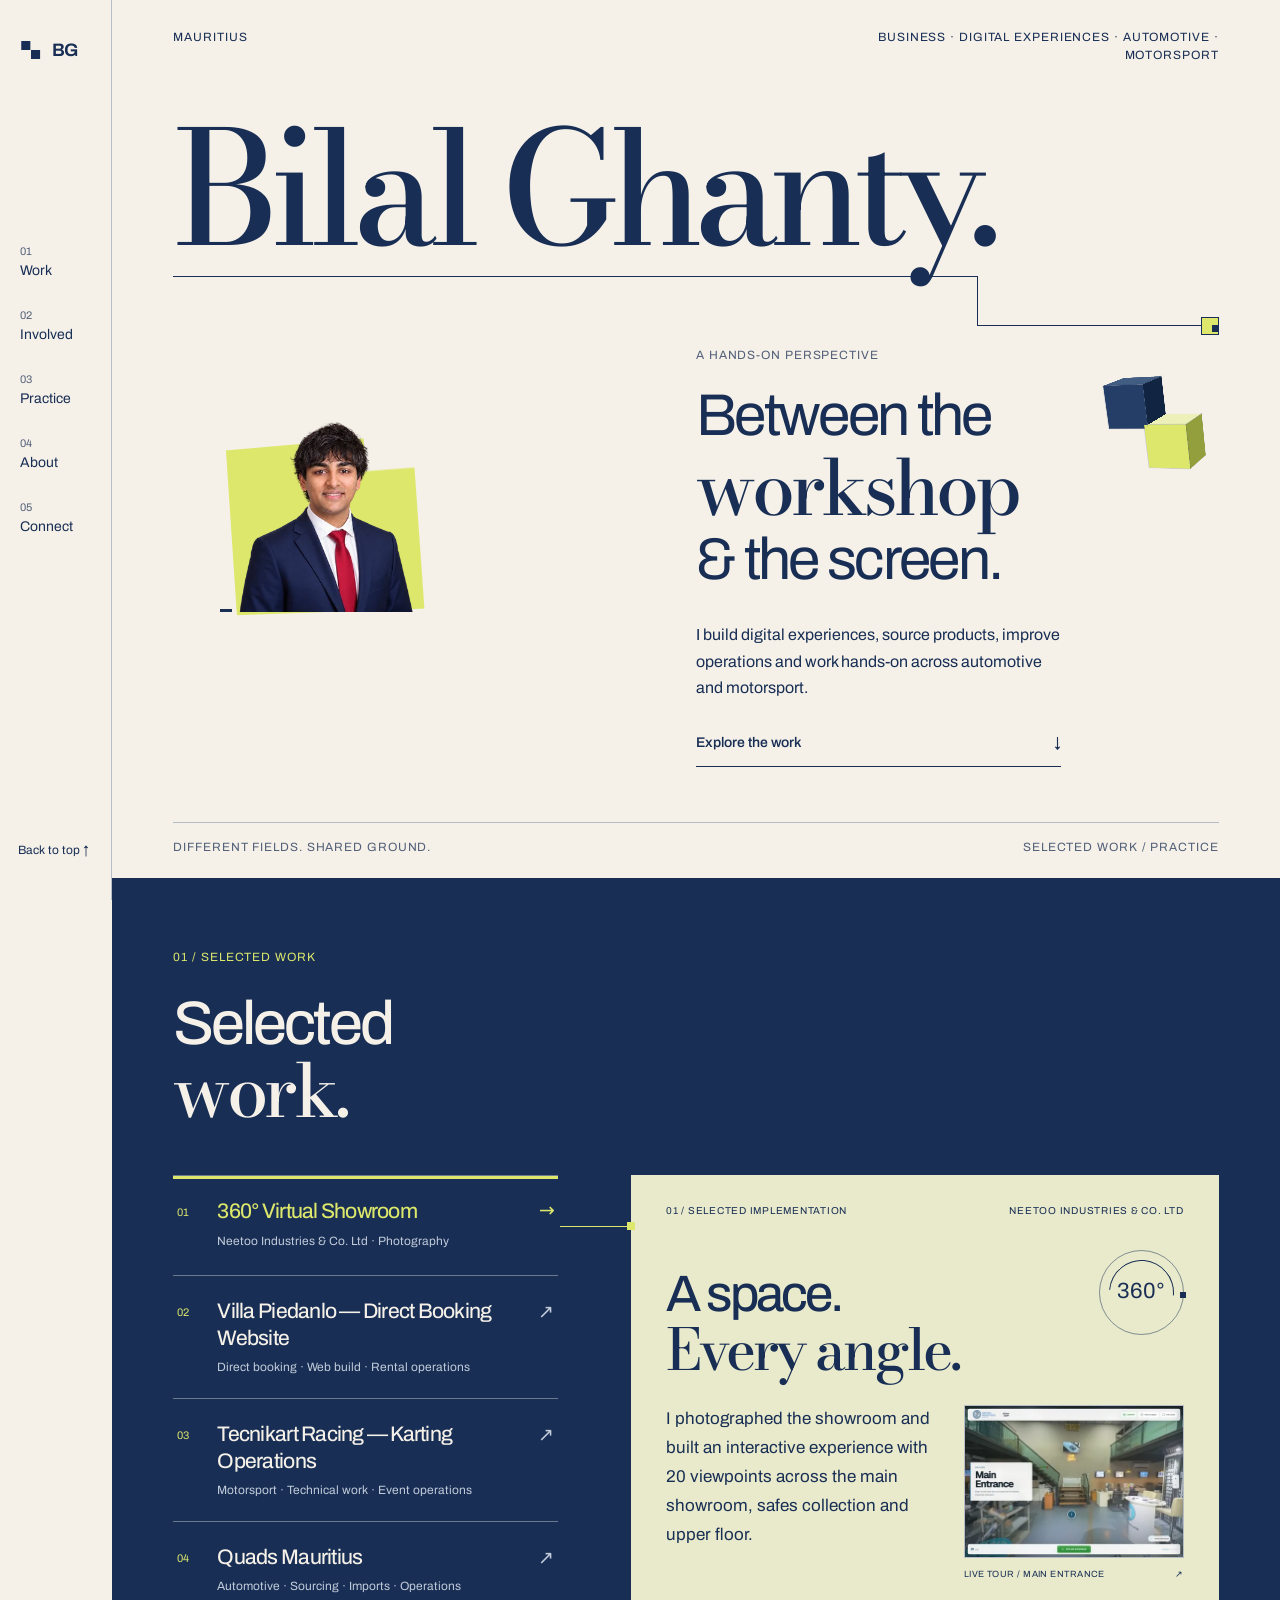
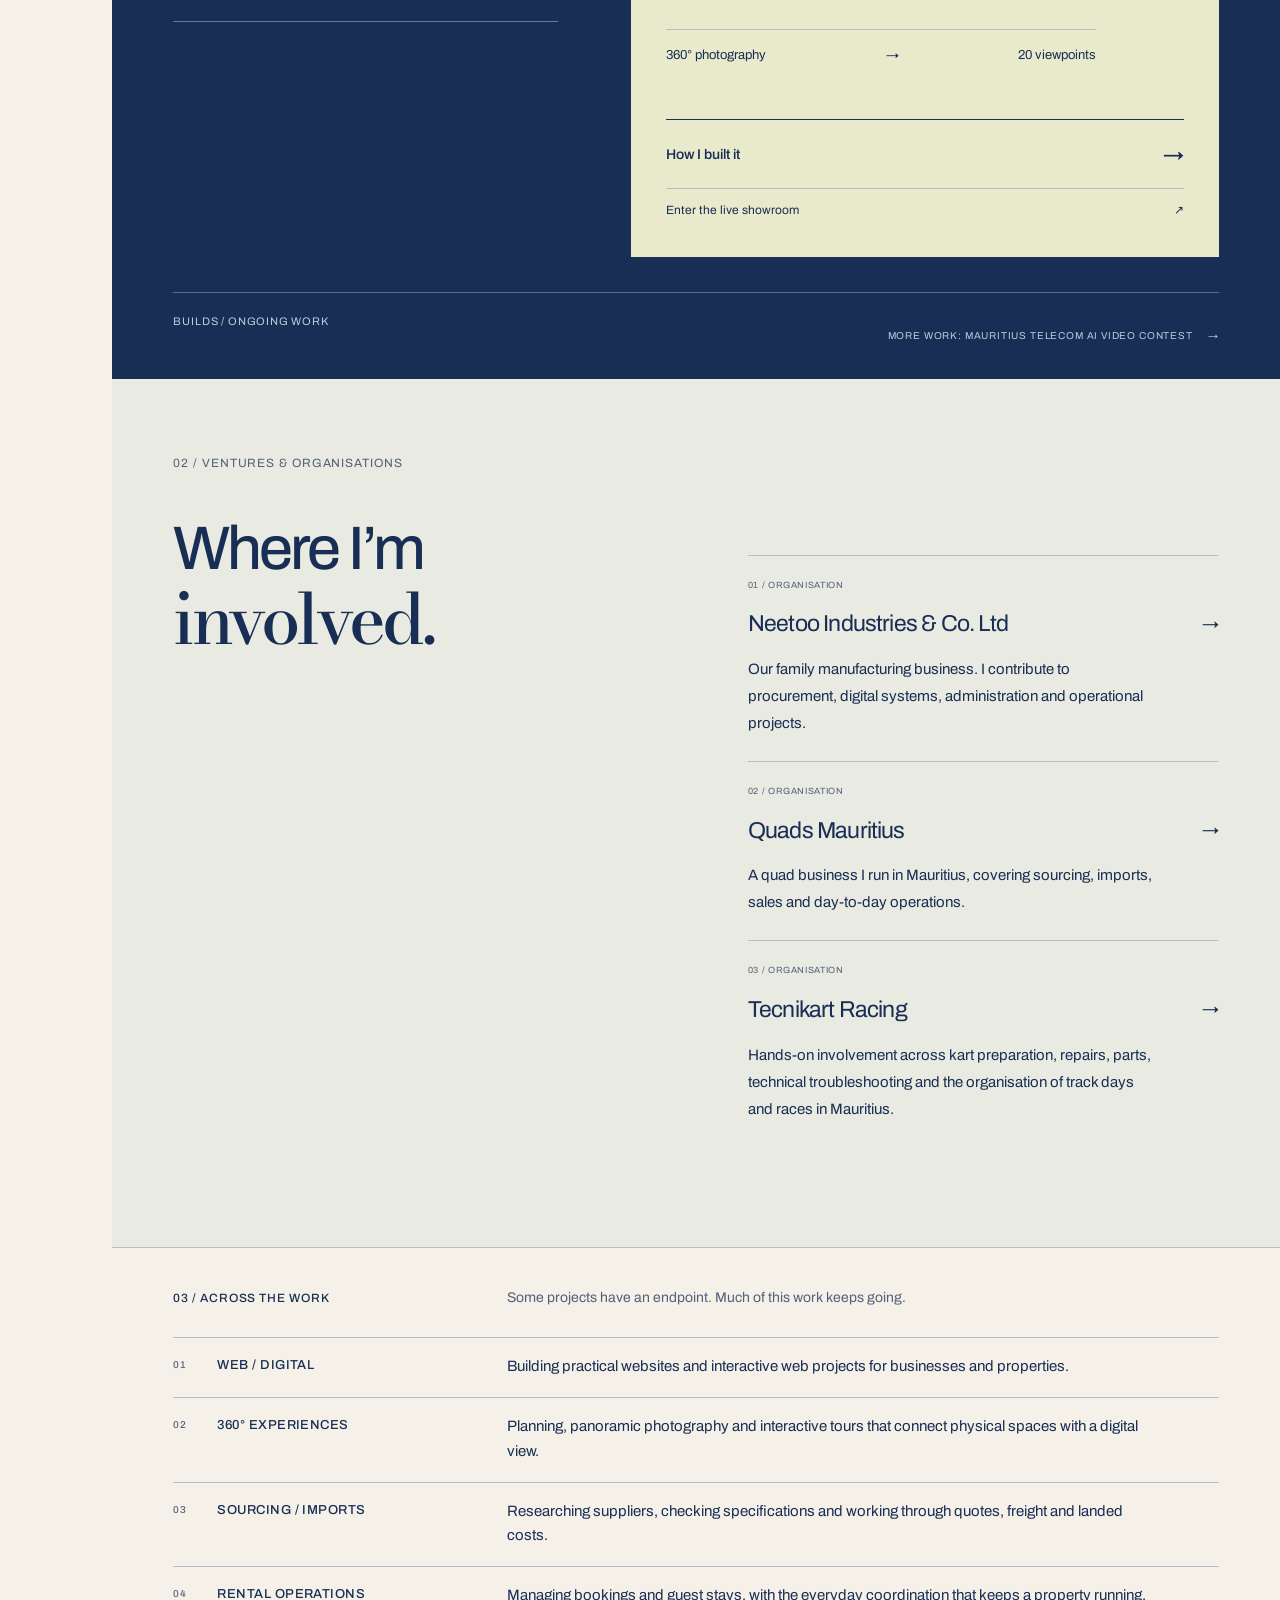
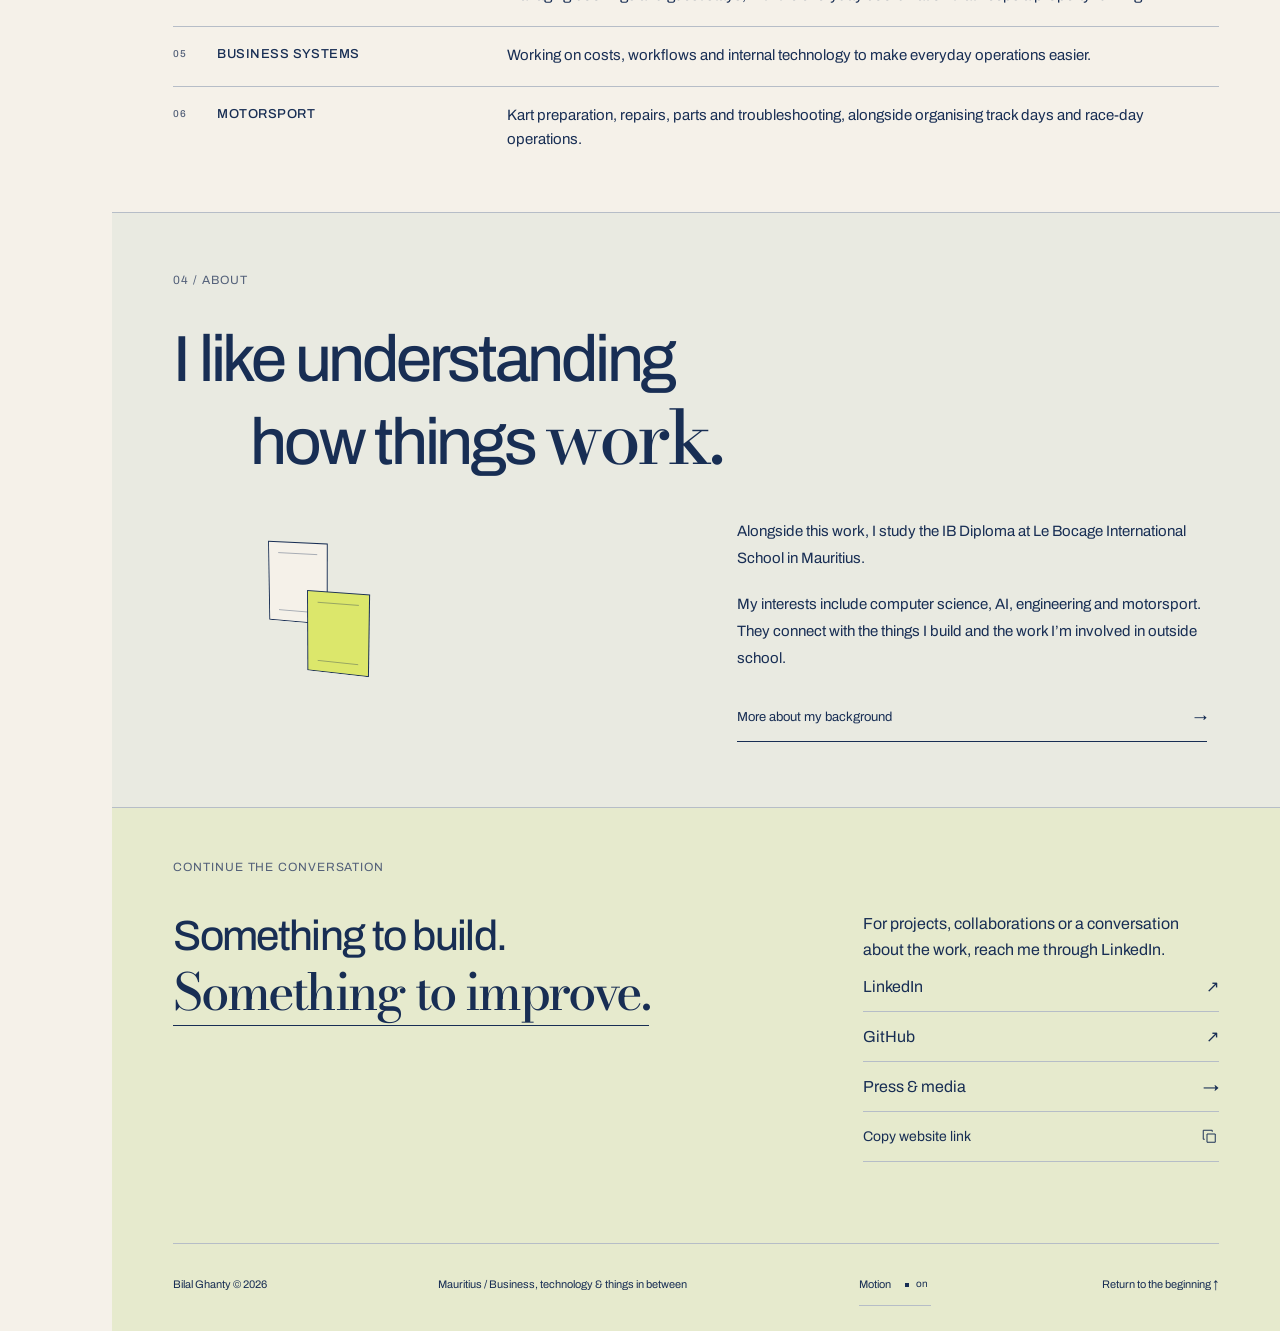
==== commit e2ffa27a: "Finish homepage project evidence and align site navigation Add restrained real previews for Villa Pi" ====
--- a/index.html
+++ b/index.html
@@ -41,7 +41,7 @@
   }
 }
 </script>
-<meta content="#f5f1e9" name="theme-color"/><link href="/assets/favicon.svg" rel="icon" type="image/svg+xml"/><link as="font" crossorigin="" href="/assets/archivo.woff2" rel="preload" type="font/woff2"/><link href="/assets/site.css" rel="stylesheet"/><link as="font" crossorigin="" href="/assets/bodoni.woff2" rel="preload" type="font/woff2"/><script defer="" src="/assets/site.js"></script></head>
+<meta content="#f5f1e9" name="theme-color"/><link href="/assets/favicon.svg" rel="icon" type="image/svg+xml"/><link as="font" crossorigin="" href="/assets/archivo.woff2" rel="preload" type="font/woff2"/><link href="/assets/site.css?v=20261009-home" rel="stylesheet"/><link as="font" crossorigin="" href="/assets/bodoni.woff2" rel="preload" type="font/woff2"/><script defer="" src="/assets/site.js"></script></head>
 <body class="home" id="top"><a class="skip" href="#main">Skip to content</a><div aria-hidden="true" class="reading-progress"><span></span></div><header class="rail"><a aria-label="Bilal Ghanty home" class="brand" href="/"><svg aria-hidden="true" viewbox="0 0 40 40"><path d="M5 6h14v14h15v14H20V20H5Z"></path></svg><span>BG</span></a><nav aria-label="Main navigation"><a data-section="projects" href="/#projects"><span>01</span>Work</a><a data-section="organisations" href="/#organisations"><span>02</span>Involved</a><a data-section="practice" href="/#practice"><span>03</span>Practice</a><a data-section="about" href="/#about"><span>04</span>About</a><a data-section="contact" href="/#contact"><span>05</span>Connect</a></nav>
 <a class="rail-bottom" href="#top">Back to top ↑</a></header>
 <div class="page"><main id="main" tabindex="-1"><section aria-labelledby="name" class="cover"><div class="cover-meta eyebrow"><span>MAURITIUS</span><span>BUSINESS · DIGITAL EXPERIENCES · AUTOMOTIVE · MOTORSPORT</span></div>
@@ -63,17 +63,17 @@
 <div class="showroom-lockup"><div aria-hidden="true" class="panel-aperture"><span>360°</span><i></i></div><h3 id="title-showroom">A space.<br/><span class="serif">Every angle.</span></h3></div><div class="project-evidence"><p class="panel-description">I photographed the showroom and built an interactive experience with 20 viewpoints across the main showroom, safes collection and upper floor.</p><figure class="work-capture"><a aria-label="Open the live virtual showroom for Neetoo Industries &amp; Co. Ltd" class="work-capture-link" href="https://neetoo-virtual-showroom.bilal-2601.chatgpt.site"><img alt="Actual Neetoo Industries &amp; Co. Ltd virtual showroom interface, showing the main entrance and 360° navigation controls" decoding="async" height="611" loading="lazy" sizes="(max-width: 700px) 220px, (max-width: 1000px) 200px, 220px" src="/assets/showroom-live-440.webp" srcset="/assets/showroom-live-440.webp 440w, /assets/showroom-live-880.webp 880w" width="880"/></a><figcaption>LIVE TOUR / MAIN ENTRANCE <span aria-hidden="true">↗</span></figcaption></figure></div>
 <div class="panel-note"><span>360° photography</span><span aria-hidden="true">→</span><span>20 viewpoints</span></div>
 <a class="project-read" href="/360-virtual-showroom.html">How I built it <span aria-hidden="true">→</span></a>
-<a class="tour-text-link" href="https://neetoo-virtual-showroom.bilal-2601.chatgpt.site">Enter the live showroom <span aria-hidden="true">↗</span></a></article><article aria-labelledby="title-beach" class="project-panel panel-neetoo" data-panel="beach" id="project-beach" tabindex="-1"><div class="panel-meta eyebrow"><span>02 / WEB &amp; DIGITAL</span><span>VILLA PIEDANLO</span></div><h3 id="title-beach">Villa<br/><span class="serif">Piedanlo.</span><br/><span class="feature-subtitle">Direct Booking Website</span></h3><p class="panel-description">I built the direct-booking website for Villa Piedanlo and have ongoing involvement in its rental operations, from bookings to managing guest stays.</p><div class="panel-note"><span>Direct booking · Web build</span><span>Rental operations</span></div></article><article aria-labelledby="title-karting" class="project-panel panel-quads" data-panel="karting" id="project-karting" tabindex="-1"><div class="panel-meta eyebrow"><span>03 / MOTORSPORT</span><span>TECNIKART RACING / MAURITIUS</span></div><h3 id="title-karting">Tecnikart<br/><span class="serif">Racing.</span><br/><span class="feature-subtitle">Karting Operations</span></h3><p class="panel-description">I work across kart preparation, maintenance and troubleshooting, alongside race-day operations and the organisation of regular track days and races in Mauritius.</p><details><summary class="project-read">Explore karting &amp; Tecnikart Racing <span aria-hidden="true">→</span></summary><div><p>My involvement ranges from working on the karts themselves to parts, tyres, planning, administration and helping run events.</p></div></details></article><article aria-labelledby="title-quads" class="project-panel panel-quads" data-panel="quads" id="project-quads" tabindex="-1">
+<a class="tour-text-link" href="https://neetoo-virtual-showroom.bilal-2601.chatgpt.site">Enter the live showroom <span aria-hidden="true">↗</span></a></article><article aria-labelledby="title-beach" class="project-panel panel-neetoo" data-panel="beach" id="project-beach" tabindex="-1"><div class="panel-meta eyebrow"><span>02 / WEB &amp; DIGITAL</span><span>VILLA PIEDANLO</span></div><h3 id="title-beach">Villa<br/><span class="serif">Piedanlo.</span><br/><span class="feature-subtitle">Direct Booking Website</span></h3><div class="project-evidence"><p class="panel-description">I built the direct-booking website for Villa Piedanlo and have ongoing involvement in its rental operations, from bookings to managing guest stays.</p><figure class="work-capture work-capture--natural"><a class="work-capture-link" href="/projects/villa-piedanlo.html" aria-label="Explore the Villa Piedanlo direct-booking website"><img src="/assets/villa-piedanlo/website-600.webp" sizes="(max-width: 1000px) 200px, 220px" width="1265" height="949" alt="The actual Villa Piedanlo website, showing property photography and the date enquiry form." loading="lazy" decoding="async"/></a><figcaption><span>DIRECT BOOKING / LIVE WEBSITE</span><span aria-hidden="true">↗</span></figcaption></figure></div><div class="panel-note"><span>Direct booking · Web build</span><span>Rental operations</span></div><a class="project-read" href="/projects/villa-piedanlo.html">Explore Villa Piedanlo <span aria-hidden="true">→</span></a></article><article aria-labelledby="title-karting" class="project-panel panel-quads" data-panel="karting" id="project-karting" tabindex="-1"><div class="panel-meta eyebrow"><span>03 / MOTORSPORT</span><span>TECNIKART RACING / MAURITIUS</span></div><h3 id="title-karting">Tecnikart<br/><span class="serif">Racing.</span><br/><span class="feature-subtitle">Karting Operations</span></h3><div class="project-evidence"><p class="panel-description">I work across kart preparation, maintenance and troubleshooting, alongside race-day operations and the organisation of regular track days and races in Mauritius.</p><figure class="work-capture work-capture--natural"><a class="work-capture-link" href="/projects/tecnikart-racing.html" aria-label="Explore the Tecnikart Racing story"><img src="/assets/tecnikart/r41-400.webp" srcset="/assets/tecnikart/r41-400.webp 400w, /assets/tecnikart/r41-414.webp 414w" sizes="(max-width: 1000px) 200px, 220px" width="414" height="414" alt="Helmeted kart drivers waiting in the paddock, with kart 86 nearest the camera." loading="lazy" decoding="async"/></a><figcaption><span>RACE-DAY PADDOCK<br/>Naim Allumsah Photography</span><span aria-hidden="true">↗</span></figcaption></figure></div><a class="project-read" href="/projects/tecnikart-racing.html">Explore karting &amp; Tecnikart Racing <span aria-hidden="true">→</span></a></article><article aria-labelledby="title-quads" class="project-panel panel-quads" data-panel="quads" id="project-quads" tabindex="-1">
 <div class="panel-meta eyebrow"><span>04 / AUTOMOTIVE &amp; OPERATIONS</span><span>MAURITIUS</span></div>
 <h3 id="title-quads">Quads<br/><span class="serif">Mauritius.</span></h3>
 <div aria-hidden="true" class="panel-route"><span></span></div>
-<p class="panel-description">Building the venture through product research, international supplier sourcing, costing, logistics and day-to-day business decisions.</p>
+<div class="project-evidence"><p class="panel-description">I run Quads Mauritius, from researching vehicles and sourcing suppliers to imports, pricing, sales and the day-to-day work.</p><figure class="work-capture work-capture--natural"><a class="work-capture-link" href="/projects/quads-mauritius.html" aria-label="Explore Quads Mauritius sourcing, imports and sales"><img src="/assets/quads-mauritius/packed-240.webp" srcset="/assets/quads-mauritius/packed-240.webp 240w, /assets/quads-mauritius/packed-480.webp 480w" sizes="(max-width: 1000px) 200px, 220px" width="480" height="360" alt="A white and black quad secured inside a timber crate in a paved yard." loading="lazy" decoding="async"/></a><figcaption><span>CRATING / OPERATIONS</span><span aria-hidden="true">↗</span></figcaption></figure></div>
 <a class="project-read" href="/projects/quads-mauritius.html">Explore Quads Mauritius <span aria-hidden="true">→</span></a>
 </article></div></div>
 <div class="work-end eyebrow"><span>BUILDS / ONGOING WORK</span><a href="/projects/mauritius-telecom-ai-video-contest.html" id="project-ai">More work: Mauritius Telecom AI Video Contest <span aria-hidden="true">→</span></a></div></section><div id="after-connection" tabindex="-1"></div>
 <section aria-labelledby="organisations-title" class="background" id="organisations">
 <div class="eyebrow">02 / VENTURES &amp; ORGANISATIONS</div><div class="background-grid"><div class="background-title"><h2 class="scroll-arrive" id="organisations-title">Where I’m<br/><span class="serif">involved.</span></h2></div>
-<div class="background-copy"><div class="work-reality"><dl><div class="reality-row scroll-arrive" id="project-neetoo"><dt><span>01 / ORGANISATION</span><a href="/projects/neetoo-industries.html">Neetoo Industries &amp; Co. Ltd <span aria-hidden="true">→</span></a></dt><dd>Our family manufacturing business. I contribute to procurement, digital systems, administration and operational projects.</dd></div><div class="reality-row scroll-arrive" id="organisation-quads"><dt><span>02 / ORGANISATION</span><a href="/projects/quads-mauritius.html">Quads Mauritius <span aria-hidden="true">→</span></a></dt><dd>Developing the venture through product research, supplier sourcing, imports, costing and business operations.</dd></div><div class="reality-row scroll-arrive" id="organisation-tecnikart"><dt><span>03 / ORGANISATION</span><a href="#project-karting">Tecnikart Racing <span aria-hidden="true">→</span></a></dt><dd>Hands-on involvement across kart preparation, repairs, parts, technical troubleshooting and the organisation of track days and races in Mauritius.</dd></div></dl></div></div></div></section><section aria-labelledby="practice-title" class="background working-index" id="practice"><header class="working-index-head"><h2 id="practice-title">03 / ACROSS THE WORK</h2><p id="experience"><span aria-hidden="true" id="experience-title"></span>Some projects have an endpoint. Much of this work keeps going.</p></header>
+<div class="background-copy"><div class="work-reality"><dl><div class="reality-row scroll-arrive" id="project-neetoo"><dt><span>01 / ORGANISATION</span><a href="/projects/neetoo-industries.html">Neetoo Industries &amp; Co. Ltd <span aria-hidden="true">→</span></a></dt><dd>Our family manufacturing business. I contribute to procurement, digital systems, administration and operational projects.</dd></div><div class="reality-row scroll-arrive" id="organisation-quads"><dt><span>02 / ORGANISATION</span><a href="/projects/quads-mauritius.html">Quads Mauritius <span aria-hidden="true">→</span></a></dt><dd>A quad business I run in Mauritius, covering sourcing, imports, sales and day-to-day operations.</dd></div><div class="reality-row scroll-arrive" id="organisation-tecnikart"><dt><span>03 / ORGANISATION</span><a href="/projects/tecnikart-racing.html">Tecnikart Racing <span aria-hidden="true">→</span></a></dt><dd>Hands-on involvement across kart preparation, repairs, parts, technical troubleshooting and the organisation of track days and races in Mauritius.</dd></div></dl></div></div></div></section><section aria-labelledby="practice-title" class="background working-index" id="practice"><header class="working-index-head"><h2 id="practice-title">03 / ACROSS THE WORK</h2><p id="experience"><span aria-hidden="true" id="experience-title"></span>Some projects have an endpoint. Much of this work keeps going.</p></header>
 <dl class="working-ledger">
 <div class="working-row"><dt><span aria-hidden="true" class="working-number">01</span>WEB / DIGITAL</dt><dd>Building practical websites and interactive web projects for businesses and properties.</dd></div>
 <div class="working-row"><dt><span aria-hidden="true" class="working-number">02</span>360° EXPERIENCES</dt><dd>Planning, panoramic photography and interactive tours that connect physical spaces with a digital view.</dd></div>
--- a/assets/site.css
+++ b/assets/site.css
@@ -338,6 +338,12 @@
 @media(max-width:1000px){.home .working-index-head,.home .working-row{grid-template-columns:minmax(0,1fr) minmax(0,1.3fr);gap:28px}.home .working-row dt{font-size:12px;grid-template-columns:22px 1fr;gap:10px}.home .working-row dd{font-size:14px}.home .about-foot{grid-template-columns:130px minmax(0,1fr);gap:8%;margin-left:0}.home .personal-close .about-statement{font-size:clamp(42px,6vw,60px)}}
 @media(max-width:700px){.home .working-index{padding-top:28px;padding-bottom:25px}.home .working-index-head{display:block;margin-bottom:25px}.home .working-index-head h2{font-size:11px;padding:0}.home .working-index-head p{font-size:13px;max-width:295px;margin:14px 0 0 32px}.home .working-row{grid-template-columns:1fr;gap:7px;padding:15px 0 17px}.home .working-row dt{font-size:11px;grid-template-columns:22px 1fr;gap:10px;letter-spacing:.04em}.home .working-number{font-size:9px;line-height:2.05}.home .working-row dd{font-size:13px;line-height:1.7;margin-left:32px;max-width:410px}.home .personal-close{padding-top:40px;padding-bottom:45px}.home .personal-close .about-statement{font-size:clamp(34px,9.5vw,52px);line-height:1.15;margin-top:25px}.home .about-continuation{margin-left:8%}.home .about-foot{display:block;position:relative;max-width:none;margin:30px 0 0 8%}.home .about-foot .practice-object{display:none}.home .about-bio{max-width:470px;font-size:14px;line-height:1.8}.home .about-bio .line-link{font-size:12px;margin-top:20px}}
 
-/* Keep the five homepage navigation items inside the existing phone header. */
-@media(max-width:700px){.home .rail{column-gap:12px}.home .rail nav{gap:8px}.home .rail nav a{min-width:0}}
-@media(max-width:360px){.home .rail nav{gap:4px}}
+/* Keep the same five navigation items inside every existing phone header. */
+@media(max-width:700px){.rail{column-gap:12px}.rail nav{gap:8px}.rail nav a{min-width:0}}
+@media(max-width:360px){.rail nav{gap:4px}}
+
+/* Reuse the small work capture; preserve the complete supplied frames. */
+.home .work-capture--natural .work-capture-link{aspect-ratio:auto}
+.home .work-capture--natural img{height:auto}
+.home .panel-quads .work-capture-link{border-color:#f5f1e960}
+.home .panel-quads .work-capture-link:hover,.home .panel-quads .work-capture-link:focus-visible{border-color:var(--accent)}
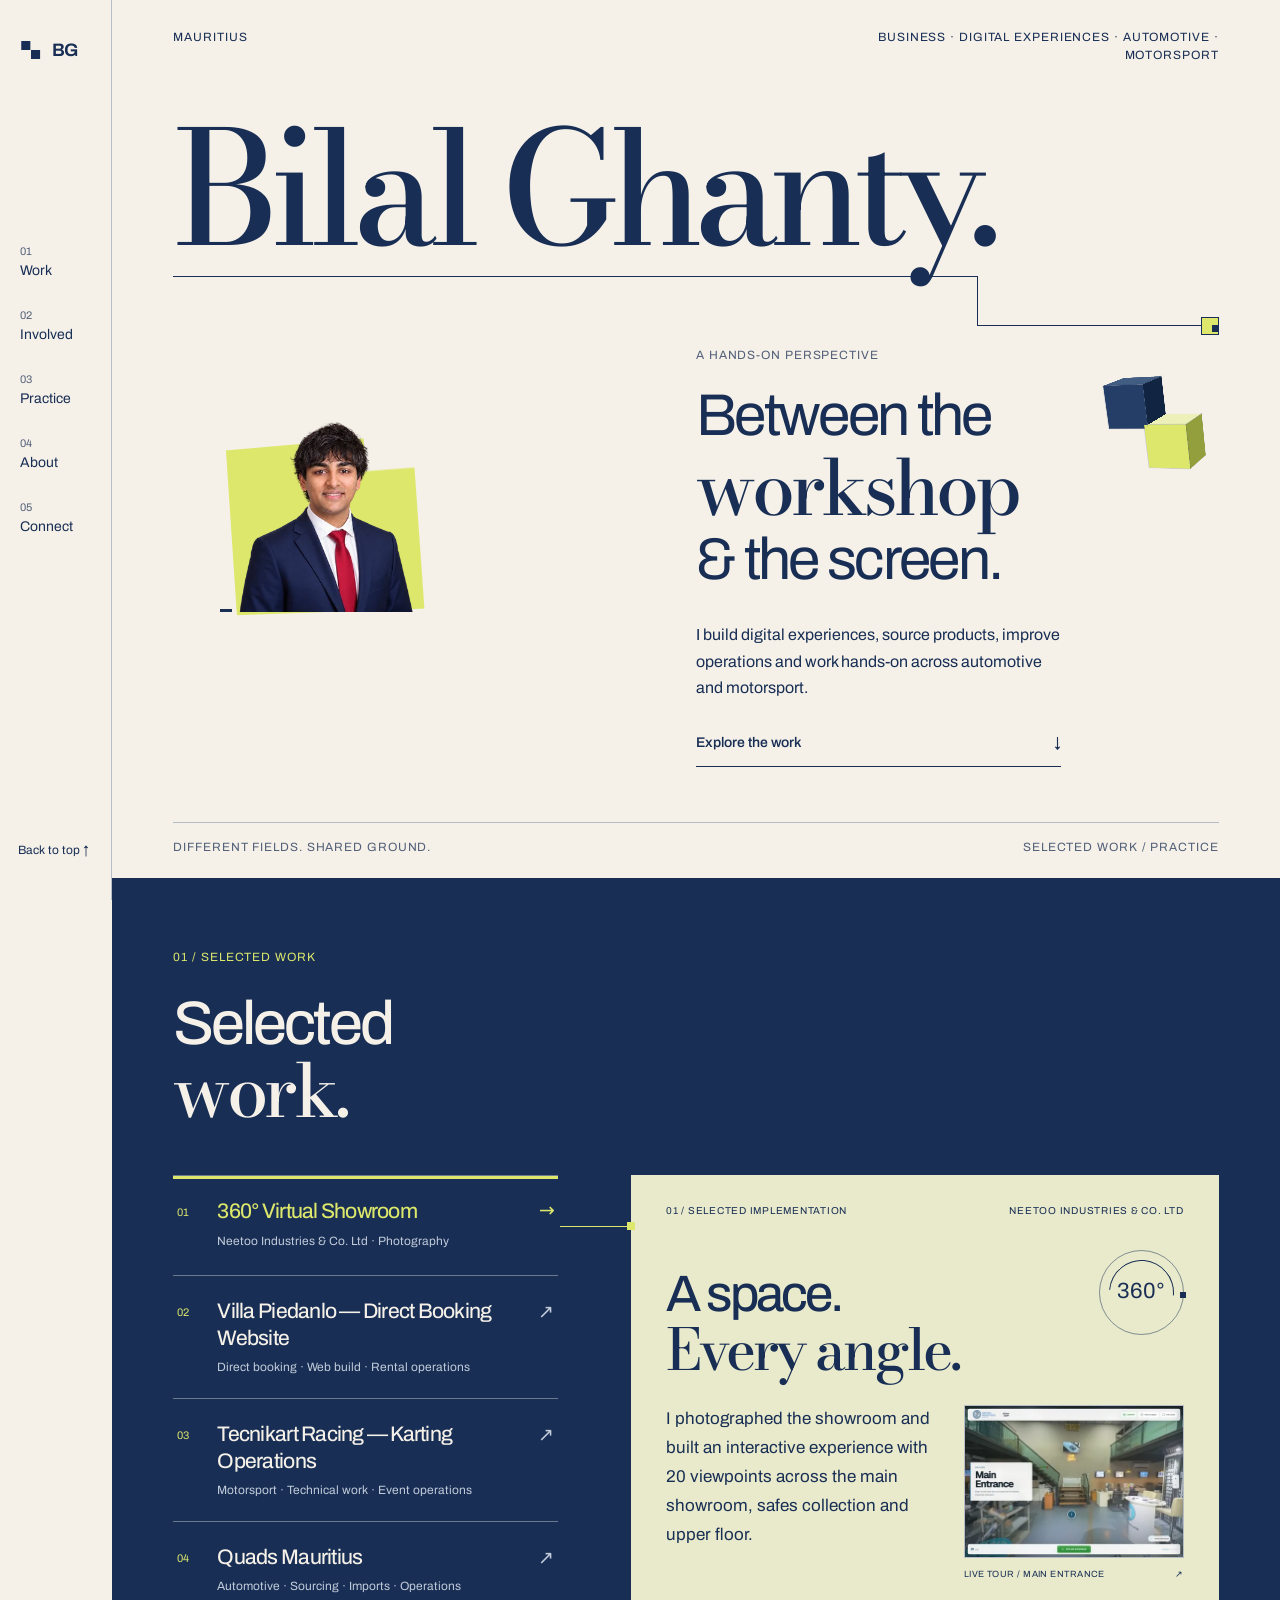
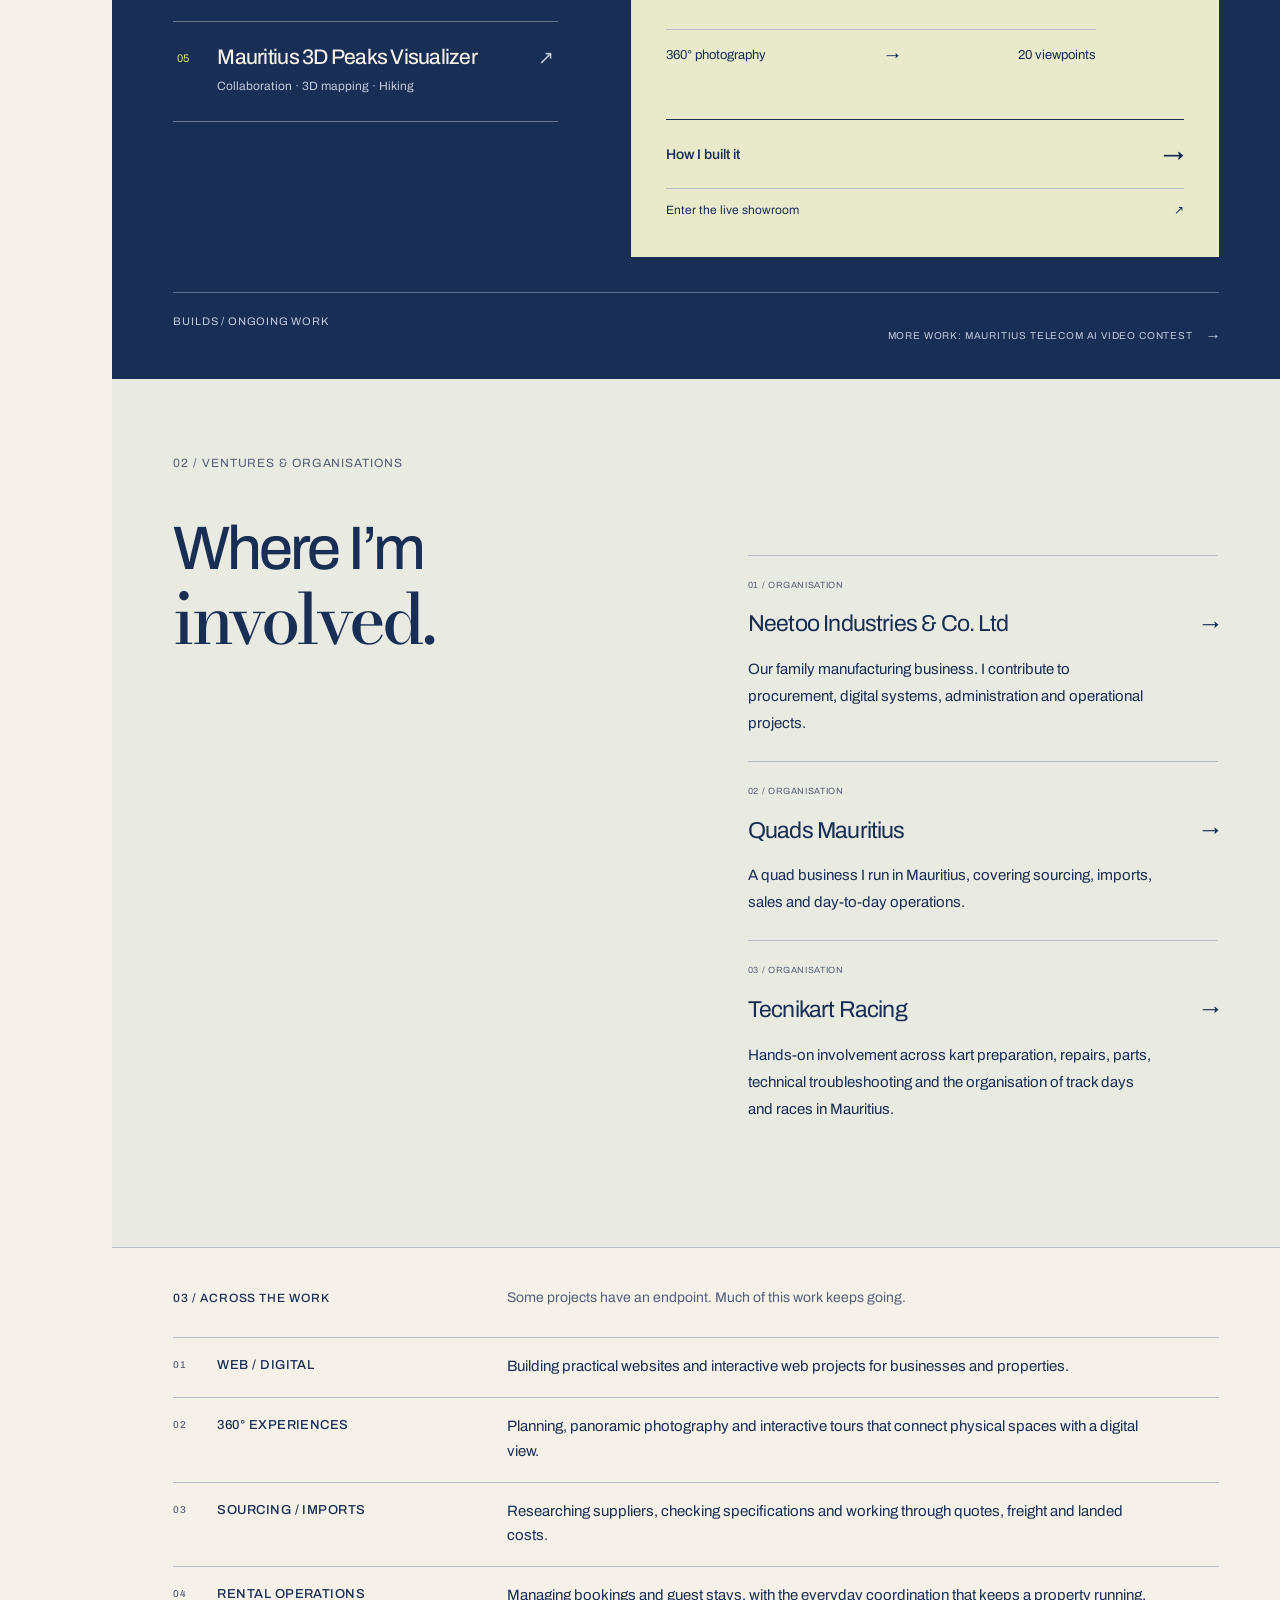
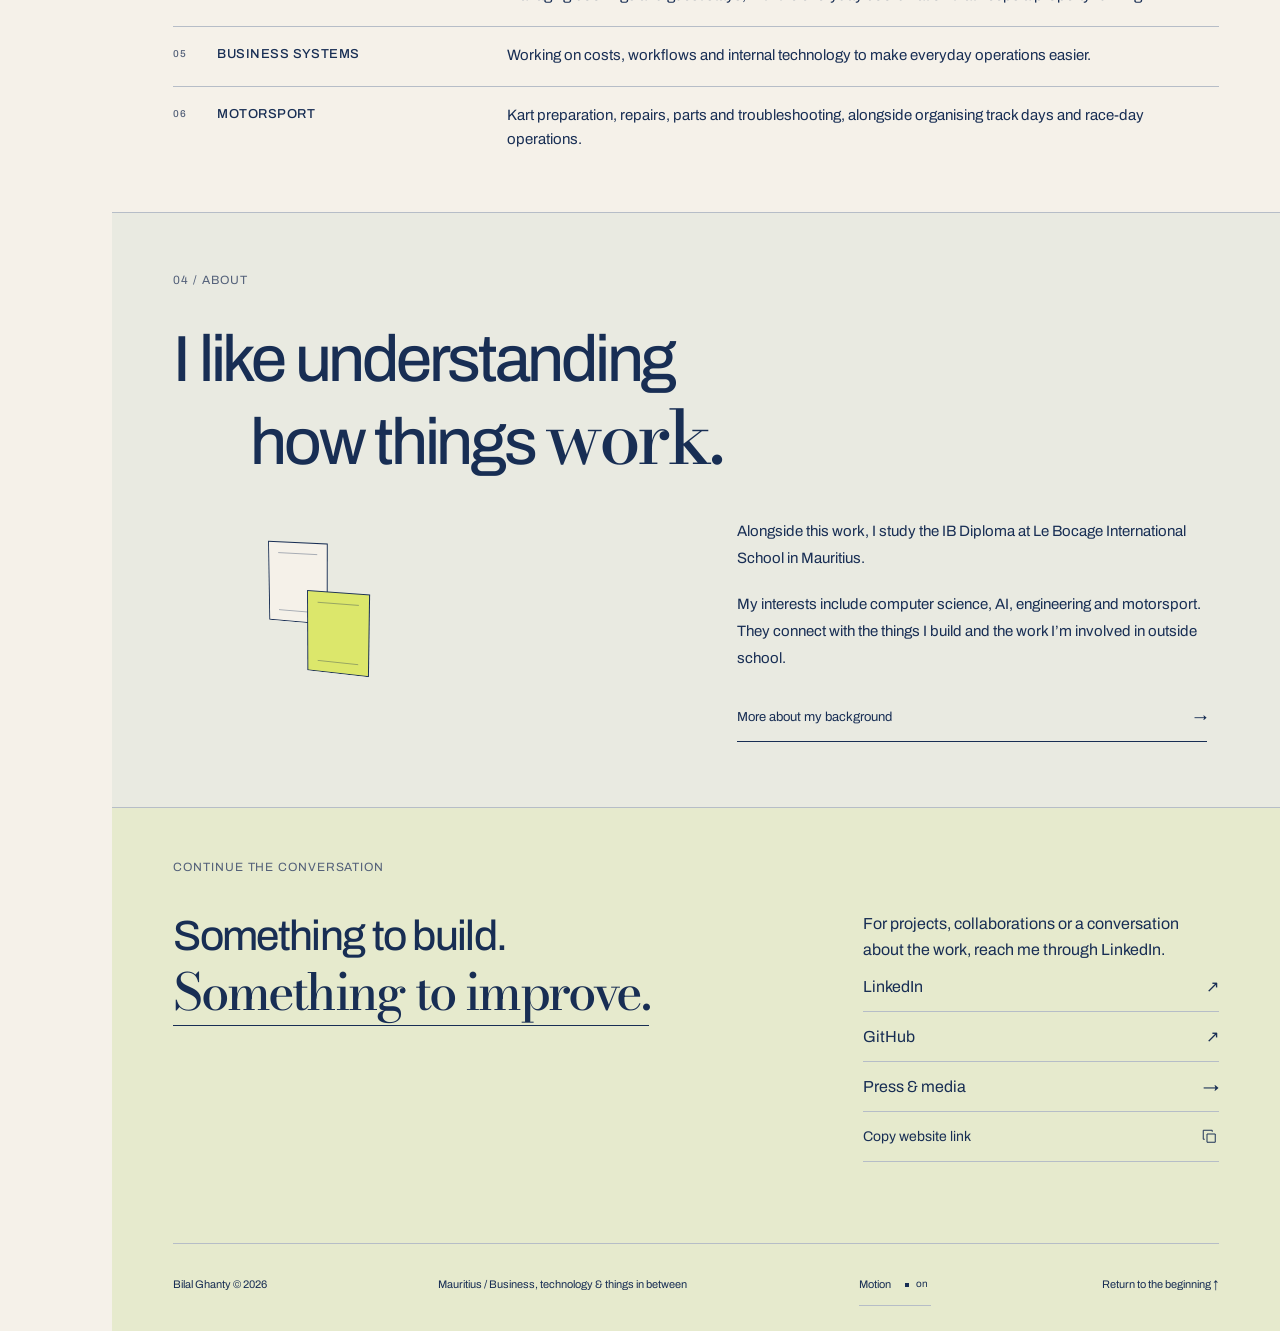
==== commit 40cba1ba: "Add Mauritius 3D Peaks Visualizer portfolio project 4." ====
--- a/index.html
+++ b/index.html
@@ -41,7 +41,7 @@
   }
 }
 </script>
-<meta content="#f5f1e9" name="theme-color"/><link href="/assets/favicon.svg" rel="icon" type="image/svg+xml"/><link as="font" crossorigin="" href="/assets/archivo.woff2" rel="preload" type="font/woff2"/><link href="/assets/site.css?v=20261009-home" rel="stylesheet"/><link as="font" crossorigin="" href="/assets/bodoni.woff2" rel="preload" type="font/woff2"/><script defer="" src="/assets/site.js"></script></head>
+<meta content="#f5f1e9" name="theme-color"/><link href="/assets/favicon.svg" rel="icon" type="image/svg+xml"/><link as="font" crossorigin="" href="/assets/archivo.woff2" rel="preload" type="font/woff2"/><link href="/assets/site.css?v=20261009-home" rel="stylesheet"/><link as="font" crossorigin="" href="/assets/bodoni.woff2" rel="preload" type="font/woff2"/><script defer="" src="/assets/site.js"></script><link rel="stylesheet" href="/assets/mauritius-peaks.css"/></head>
 <body class="home" id="top"><a class="skip" href="#main">Skip to content</a><div aria-hidden="true" class="reading-progress"><span></span></div><header class="rail"><a aria-label="Bilal Ghanty home" class="brand" href="/"><svg aria-hidden="true" viewbox="0 0 40 40"><path d="M5 6h14v14h15v14H20V20H5Z"></path></svg><span>BG</span></a><nav aria-label="Main navigation"><a data-section="projects" href="/#projects"><span>01</span>Work</a><a data-section="organisations" href="/#organisations"><span>02</span>Involved</a><a data-section="practice" href="/#practice"><span>03</span>Practice</a><a data-section="about" href="/#about"><span>04</span>About</a><a data-section="contact" href="/#contact"><span>05</span>Connect</a></nav>
 <a class="rail-bottom" href="#top">Back to top ↑</a></header>
 <div class="page"><main id="main" tabindex="-1"><section aria-labelledby="name" class="cover"><div class="cover-meta eyebrow"><span>MAURITIUS</span><span>BUSINESS · DIGITAL EXPERIENCES · AUTOMOTIVE · MOTORSPORT</span></div>
@@ -58,7 +58,7 @@
 <div class="cover-bottom eyebrow"><span>Different fields. Shared ground.</span><span>SELECTED WORK / PRACTICE</span></div>
 </section>
 <section aria-labelledby="work-title" class="projects" id="projects"><span aria-hidden="true" id="connection"><span id="connection-title"></span></span><div class="work-intro"><div><span class="eyebrow">01 / SELECTED WORK</span><h2 class="scroll-arrive" id="work-title">Selected<br/><span class="serif">work.</span></h2></div></div>
-<div class="project-explorer" data-explorer=""><div aria-label="Choose selected work" class="project-index"><a class="project-choice" data-project="showroom" href="#project-showroom" id="choice-showroom"><span class="choice-number">01</span><span class="choice-copy"><strong>360° Virtual Showroom</strong><small>Neetoo Industries &amp; Co. Ltd · Photography</small></span><span aria-hidden="true" class="choice-end">↗</span></a><a class="project-choice" data-project="beach" href="#project-beach" id="choice-beach"><span class="choice-number">02</span><span class="choice-copy"><strong>Villa Piedanlo — Direct Booking Website</strong><small>Direct booking · Web build · Rental operations</small></span><span aria-hidden="true" class="choice-end">↗</span></a><a class="project-choice" data-project="karting" href="#project-karting" id="choice-karting"><span class="choice-number">03</span><span class="choice-copy"><strong>Tecnikart Racing — Karting Operations</strong><small>Motorsport · Technical work · Event operations</small></span><span aria-hidden="true" class="choice-end">↗</span></a><a class="project-choice" data-project="quads" href="#project-quads" id="choice-quads"><span class="choice-number">04</span><span class="choice-copy"><strong>Quads Mauritius</strong><small>Automotive · Sourcing · Imports · Operations</small></span><span aria-hidden="true" class="choice-end">↗</span></a></div><div class="project-stage"><article aria-labelledby="title-showroom" class="project-panel panel-showroom" data-panel="showroom" id="project-showroom" tabindex="-1">
+<div class="project-explorer" data-explorer=""><div aria-label="Choose selected work" class="project-index"><a class="project-choice" data-project="showroom" href="#project-showroom" id="choice-showroom"><span class="choice-number">01</span><span class="choice-copy"><strong>360° Virtual Showroom</strong><small>Neetoo Industries &amp; Co. Ltd · Photography</small></span><span aria-hidden="true" class="choice-end">↗</span></a><a class="project-choice" data-project="beach" href="#project-beach" id="choice-beach"><span class="choice-number">02</span><span class="choice-copy"><strong>Villa Piedanlo — Direct Booking Website</strong><small>Direct booking · Web build · Rental operations</small></span><span aria-hidden="true" class="choice-end">↗</span></a><a class="project-choice" data-project="karting" href="#project-karting" id="choice-karting"><span class="choice-number">03</span><span class="choice-copy"><strong>Tecnikart Racing — Karting Operations</strong><small>Motorsport · Technical work · Event operations</small></span><span aria-hidden="true" class="choice-end">↗</span></a><a class="project-choice" data-project="quads" href="#project-quads" id="choice-quads"><span class="choice-number">04</span><span class="choice-copy"><strong>Quads Mauritius</strong><small>Automotive · Sourcing · Imports · Operations</small></span><span aria-hidden="true" class="choice-end">↗</span></a><a class="project-choice" data-project="peaks" href="#project-peaks" id="choice-peaks"><span class="choice-number">05</span><span class="choice-copy"><strong>Mauritius 3D Peaks Visualizer</strong><small>Collaboration · 3D mapping · Hiking</small></span><span aria-hidden="true" class="choice-end">↗</span></a></div><div class="project-stage"><article aria-labelledby="title-showroom" class="project-panel panel-showroom" data-panel="showroom" id="project-showroom" tabindex="-1">
 <div class="panel-meta eyebrow"><span>01 / SELECTED IMPLEMENTATION</span><span>NEETOO INDUSTRIES &amp; CO. LTD</span></div>
 <div class="showroom-lockup"><div aria-hidden="true" class="panel-aperture"><span>360°</span><i></i></div><h3 id="title-showroom">A space.<br/><span class="serif">Every angle.</span></h3></div><div class="project-evidence"><p class="panel-description">I photographed the showroom and built an interactive experience with 20 viewpoints across the main showroom, safes collection and upper floor.</p><figure class="work-capture"><a aria-label="Open the live virtual showroom for Neetoo Industries &amp; Co. Ltd" class="work-capture-link" href="https://neetoo-virtual-showroom.bilal-2601.chatgpt.site"><img alt="Actual Neetoo Industries &amp; Co. Ltd virtual showroom interface, showing the main entrance and 360° navigation controls" decoding="async" height="611" loading="lazy" sizes="(max-width: 700px) 220px, (max-width: 1000px) 200px, 220px" src="/assets/showroom-live-440.webp" srcset="/assets/showroom-live-440.webp 440w, /assets/showroom-live-880.webp 880w" width="880"/></a><figcaption>LIVE TOUR / MAIN ENTRANCE <span aria-hidden="true">↗</span></figcaption></figure></div>
 <div class="panel-note"><span>360° photography</span><span aria-hidden="true">→</span><span>20 viewpoints</span></div>
@@ -67,8 +67,14 @@
 <div class="panel-meta eyebrow"><span>04 / AUTOMOTIVE &amp; OPERATIONS</span><span>MAURITIUS</span></div>
 <h3 id="title-quads">Quads<br/><span class="serif">Mauritius.</span></h3>
 <div aria-hidden="true" class="panel-route"><span></span></div>
-<div class="project-evidence"><p class="panel-description">I run Quads Mauritius, from researching vehicles and sourcing suppliers to imports, pricing, sales and the day-to-day work.</p><figure class="work-capture work-capture--natural"><a class="work-capture-link" href="/projects/quads-mauritius.html" aria-label="Explore Quads Mauritius sourcing, imports and sales"><img src="/assets/quads-mauritius/packed-240.webp" srcset="/assets/quads-mauritius/packed-240.webp 240w, /assets/quads-mauritius/packed-480.webp 480w" sizes="(max-width: 1000px) 200px, 220px" width="480" height="360" alt="A white and black quad secured inside a timber crate in a paved yard." loading="lazy" decoding="async"/></a><figcaption><span>CRATING / OPERATIONS</span><span aria-hidden="true">↗</span></figcaption></figure></div>
+<div class="project-evidence"><p class="panel-description">I run Quads Mauritius, from researching vehicles and sourcing suppliers to imports, pricing, sales and the day-to-day work.</p><figure class="work-capture work-capture--natural"><a class="work-capture-link" href="/projects/quads-mauritius.html" aria-label="Explore Quads Mauritius sourcing, imports and sales"><img src="/assets/quads-mauritius/festival-preview-240.webp" srcset="/assets/quads-mauritius/festival-preview-240.webp 240w, /assets/quads-mauritius/festival-preview-480.webp 480w" sizes="(max-width: 1000px) 200px, 220px" width="480" height="480" alt="A white and red quad displayed among karts and motorcycles at Bagatelle Motor Festival at night." loading="lazy" decoding="async"/></a><figcaption><span>BAGATELLE / MOTOR FESTIVAL</span><span aria-hidden="true">↗</span></figcaption></figure></div>
 <a class="project-read" href="/projects/quads-mauritius.html">Explore Quads Mauritius <span aria-hidden="true">→</span></a>
+</article><article aria-labelledby="title-peaks" class="project-panel panel-peaks" data-panel="peaks" id="project-peaks" tabindex="-1">
+<div class="panel-meta eyebrow"><span>05 / DIGITAL &amp; GEOGRAPHY</span><span>2026 · COLLABORATION</span></div>
+<h3 id="title-peaks">Mauritius<br/><span class="serif">in relief.</span></h3>
+<div class="project-evidence"><p class="panel-description">An interactive 3D map of Mauritius, developed in collaboration with my friend Assim Gopee (Vlosyros).</p><figure class="work-capture"><a class="work-capture-link" href="/projects/mauritius-3d-peaks-visualizer.html" aria-label="Explore the Mauritius 3D Peaks Visualizer collaboration"><img src="/assets/mauritius-peaks/port-louis-480.webp" srcset="/assets/mauritius-peaks/port-louis-480.webp 480w, /assets/mauritius-peaks/port-louis-1280.webp 1280w" sizes="(max-width:1000px) 200px, 220px" width="1280" height="720" alt="The live 3D visualizer showing the Port Louis mountain range, satellite imagery and named peaks." loading="lazy" decoding="async"/></a><figcaption><span>LIVE MAP / PORT LOUIS RANGE</span><span aria-hidden="true">↗</span></figcaption></figure></div>
+<p class="pp-panel-credit">Original creator: Assim Gopee.<br/>My work: navigation, interaction &amp; refinements.</p>
+<a class="project-read" href="/projects/mauritius-3d-peaks-visualizer.html">Explore the collaboration <span aria-hidden="true">→</span></a>
 </article></div></div>
 <div class="work-end eyebrow"><span>BUILDS / ONGOING WORK</span><a href="/projects/mauritius-telecom-ai-video-contest.html" id="project-ai">More work: Mauritius Telecom AI Video Contest <span aria-hidden="true">→</span></a></div></section><div id="after-connection" tabindex="-1"></div>
 <section aria-labelledby="organisations-title" class="background" id="organisations">
--- a/assets/mauritius-peaks.css
+++ b/assets/mauritius-peaks.css
@@ -0,0 +1,86 @@
+/* This addition is scoped to the Peaks project and its existing work panel. */
+.home .panel-peaks h3{font-size:clamp(46px,4.4vw,72px);margin-top:32px}
+.home .panel-peaks .work-capture-link{aspect-ratio:16/9}
+.home .pp-panel-credit{font-size:11px;line-height:1.8;color:var(--muted);margin:6px 0 28px}
+.pp-feature{padding:35px var(--gutter) 75px}
+.pp-meta{display:flex;justify-content:space-between;gap:25px;align-items:start}
+.pp-meta a{display:flex;align-items:start;min-height:44px;white-space:nowrap}
+.pp-meta a:hover{text-decoration:underline;text-underline-offset:5px}
+.pp-cover{padding-bottom:28px;border-bottom:1px solid var(--ink)}
+.pp-cover-spread{display:grid;grid-template-columns:minmax(0,1.05fr) minmax(0,1fr);gap:8%;align-items:center;margin:30px 0 44px}
+.pp-cover h1{font-size:clamp(52px,6.3vw,100px);line-height:.99;letter-spacing:-.055em;margin-bottom:28px}
+.pp-cover h1 .serif{font-size:1.12em;line-height:1.06}
+.pp-intro{font-size:18px;line-height:1.65;max-width:440px}
+.pp-intro a{text-decoration:underline;text-decoration-thickness:1px;text-underline-offset:4px}
+.pp-description{font-size:14px;line-height:1.8;color:var(--muted);max-width:400px}
+.pp-link{display:flex;align-items:center;justify-content:space-between;gap:24px;border-bottom:1px solid var(--ink);font-size:14px;min-height:52px;max-width:330px;margin-top:26px}
+.pp-link span,.pp-links a>span:last-child{transition:transform .2s var(--ease)}
+.pp-link:hover span,.pp-links a:hover>span:last-child{transform:translate(3px,-3px)}
+.pp-capture{min-width:0}
+.pp-image-link{display:block;padding:6px;border:1px solid var(--rule);background:var(--paper);position:relative}
+.pp-image-link img{display:block;width:100%;height:auto}
+.pp-image-link:hover,.pp-image-link:focus-visible{border-color:var(--ink)}
+.pp-capture figcaption{display:flex;justify-content:space-between;gap:14px;font-size:9px;line-height:1.6;margin-top:12px;letter-spacing:.04em;color:var(--muted)}
+.pp-opening{width:100%;max-width:490px;margin:0 0 0 auto;position:relative}
+.pp-opening:before{content:'';position:absolute;left:-18px;top:-18px;width:18px;height:18px;border-left:1px solid var(--ink);border-top:1px solid var(--ink);pointer-events:none}
+.pp-capture-credit{font-size:10px;line-height:1.7;color:var(--muted);margin-top:10px}
+.pp-facts{display:grid;grid-template-columns:1fr 1.1fr .45fr;gap:8%;margin:0;padding-top:23px;border-top:1px solid var(--rule)}
+.pp-facts dt{font-size:10px;text-transform:uppercase;letter-spacing:.06em;color:var(--muted);margin-bottom:8px}
+.pp-facts dd{margin:0;font-size:13px;line-height:1.8}
+.pp-facts dd a{display:inline-flex;gap:14px;align-items:start;min-height:44px}
+.pp-facts dd a:hover{text-decoration:underline;text-underline-offset:4px}
+.pp-story{display:grid;grid-template-columns:1fr 1.25fr;gap:12%;padding:64px 0 70px;align-items:start}
+.pp-story h2,.pp-explore h2{font-size:clamp(30px,3.2vw,49px);line-height:1.12;letter-spacing:-.04em;margin-top:20px}
+.pp-story h2 .serif,.pp-explore h2 .serif{font-size:1.15em}
+.pp-story-copy{font-size:16px;line-height:1.8;max-width:560px;padding-top:39px}
+.pp-contributions{margin:0 calc(-1 * var(--gutter));padding:42px var(--gutter) 30px;background:#e4e9ec}
+.pp-section-head{display:grid;grid-template-columns:1fr 1.3fr;gap:14px 10%;padding-bottom:30px}
+.pp-section-head .eyebrow{grid-column:1/-1;color:var(--muted);font-size:10px}
+.pp-section-head h2{font-size:clamp(28px,2.7vw,41px);line-height:1.2;letter-spacing:-.04em}
+.pp-section-head>p:last-child{font-size:14px;line-height:1.8;max-width:450px}
+.pp-ledger{margin:0}
+.pp-ledger>div{display:grid;grid-template-columns:1fr 1.3fr;gap:10%;padding:20px 0;border-top:1px solid var(--rule);align-items:baseline}
+.pp-ledger dt{display:grid;grid-template-columns:28px 1fr;gap:18px;font-size:17px;line-height:1.5;letter-spacing:-.02em}
+.pp-ledger dt>span{font-size:10px;color:var(--muted);letter-spacing:0}
+.pp-ledger dd{margin:0;font-size:14px;line-height:1.8;max-width:490px}
+.pp-explore{display:grid;grid-template-columns:1fr 1.1fr;gap:12%;padding:75px 0 10px;align-items:center}
+.pp-island{max-width:390px;width:100%;margin-top:65px}
+.pp-explore-copy>p:not(.eyebrow){font-size:15px;line-height:1.8;max-width:440px;margin-top:24px}
+.pp-links{margin-top:24px}
+.pp-links a{display:flex;align-items:center;justify-content:space-between;gap:24px;min-height:54px;border-top:1px solid var(--rule);font-size:14px}
+.pp-links a:last-child{border-bottom:1px solid var(--rule)}
+.pp-links a:hover{background:#182e5406}
+.peaks-feature .project-trail{margin-top:58px}
+@media(max-width:1100px){.pp-cover-spread{gap:6%}.pp-cover h1{font-size:clamp(49px,6vw,70px)}.pp-intro{font-size:16px}.pp-opening figcaption{font-size:8px}.pp-story{gap:8%}.pp-ledger>div{gap:7%}.pp-explore{gap:8%}.pp-explore h2{font-size:33px}}
+@media(max-width:700px){
+ .home .panel-peaks h3{font-size:51px;margin-top:30px}
+ .pp-feature{padding-top:22px;padding-bottom:45px}
+ .pp-meta{font-size:9px;gap:15px}.pp-meta>span{max-width:170px;line-height:1.8}.pp-meta a{font-size:10px}
+ .pp-cover-spread{grid-template-columns:1fr;gap:40px;margin-top:24px;margin-bottom:28px}
+ .pp-cover h1{font-size:clamp(47px,12.5vw,80px);margin-bottom:25px}
+ .pp-intro{font-size:17px;line-height:1.75;max-width:440px}
+ .pp-description{font-size:13px;max-width:360px}
+ .pp-link{font-size:13px;max-width:none;margin-top:22px}
+ .pp-opening{width:88%;margin-right:0;max-width:440px}
+ .pp-opening:before{left:-13px;top:-13px;width:13px;height:13px}
+ .pp-capture figcaption{font-size:8px;gap:12px}.pp-capture-credit{font-size:9px}
+ .pp-facts{grid-template-columns:1fr;gap:0;padding-top:5px}
+ .pp-facts>div{display:grid;grid-template-columns:1fr 1.35fr;gap:20px;padding:15px 0;border-bottom:1px solid var(--rule)}
+ .pp-facts>div:last-child{border-bottom:0;padding-bottom:0}.pp-facts dt{margin:0;font-size:9px;line-height:1.8}.pp-facts dd{font-size:12px}.pp-facts dd a{min-height:44px}
+ .pp-story{grid-template-columns:1fr;gap:26px;padding:42px 0}
+ .pp-story h2{font-size:34px;margin-top:16px}.pp-story .eyebrow{font-size:10px}
+ .pp-story-copy{padding-top:0;margin-left:12%;font-size:15px;line-height:1.8}
+ .pp-contributions{padding-top:30px;padding-bottom:18px}
+ .pp-section-head{grid-template-columns:1fr;gap:18px;padding-bottom:25px}
+ .pp-section-head h2{font-size:31px}.pp-section-head>p:last-child{font-size:13px;margin-left:12%}
+ .pp-ledger>div{grid-template-columns:1fr;gap:10px;padding:20px 0}
+ .pp-ledger dt{grid-template-columns:21px 1fr;gap:14px;font-size:18px}.pp-ledger dd{margin-left:35px;font-size:13px}
+ .pp-explore{grid-template-columns:1fr;gap:34px;padding-top:42px}
+ .pp-explore-copy{grid-row:1}.pp-explore h2{font-size:34px}.pp-explore .eyebrow{font-size:10px}
+ .pp-explore-copy>p:not(.eyebrow){font-size:14px}.pp-links a{font-size:13px;min-height:54px}
+ .pp-island{width:80%;margin:0 0 0 auto;max-width:390px}
+ .peaks-feature .project-trail{margin-top:38px}
+}
+@media(max-width:360px){.home .panel-peaks h3{font-size:46px}.pp-cover h1{font-size:12.5vw}.pp-meta{font-size:8px}.pp-meta>span{max-width:145px}.pp-intro{font-size:16px}.pp-section-head h2{font-size:28px}.pp-explore h2{font-size:31px}.pp-facts>div{gap:15px;grid-template-columns:1fr 1.5fr}}
+@media(prefers-reduced-motion:reduce){.pp-link span,.pp-links a>span:last-child{transition:none;transform:none}}
+.motion-off .pp-link span,.motion-off .pp-links a>span:last-child{transition:none;transform:none}
